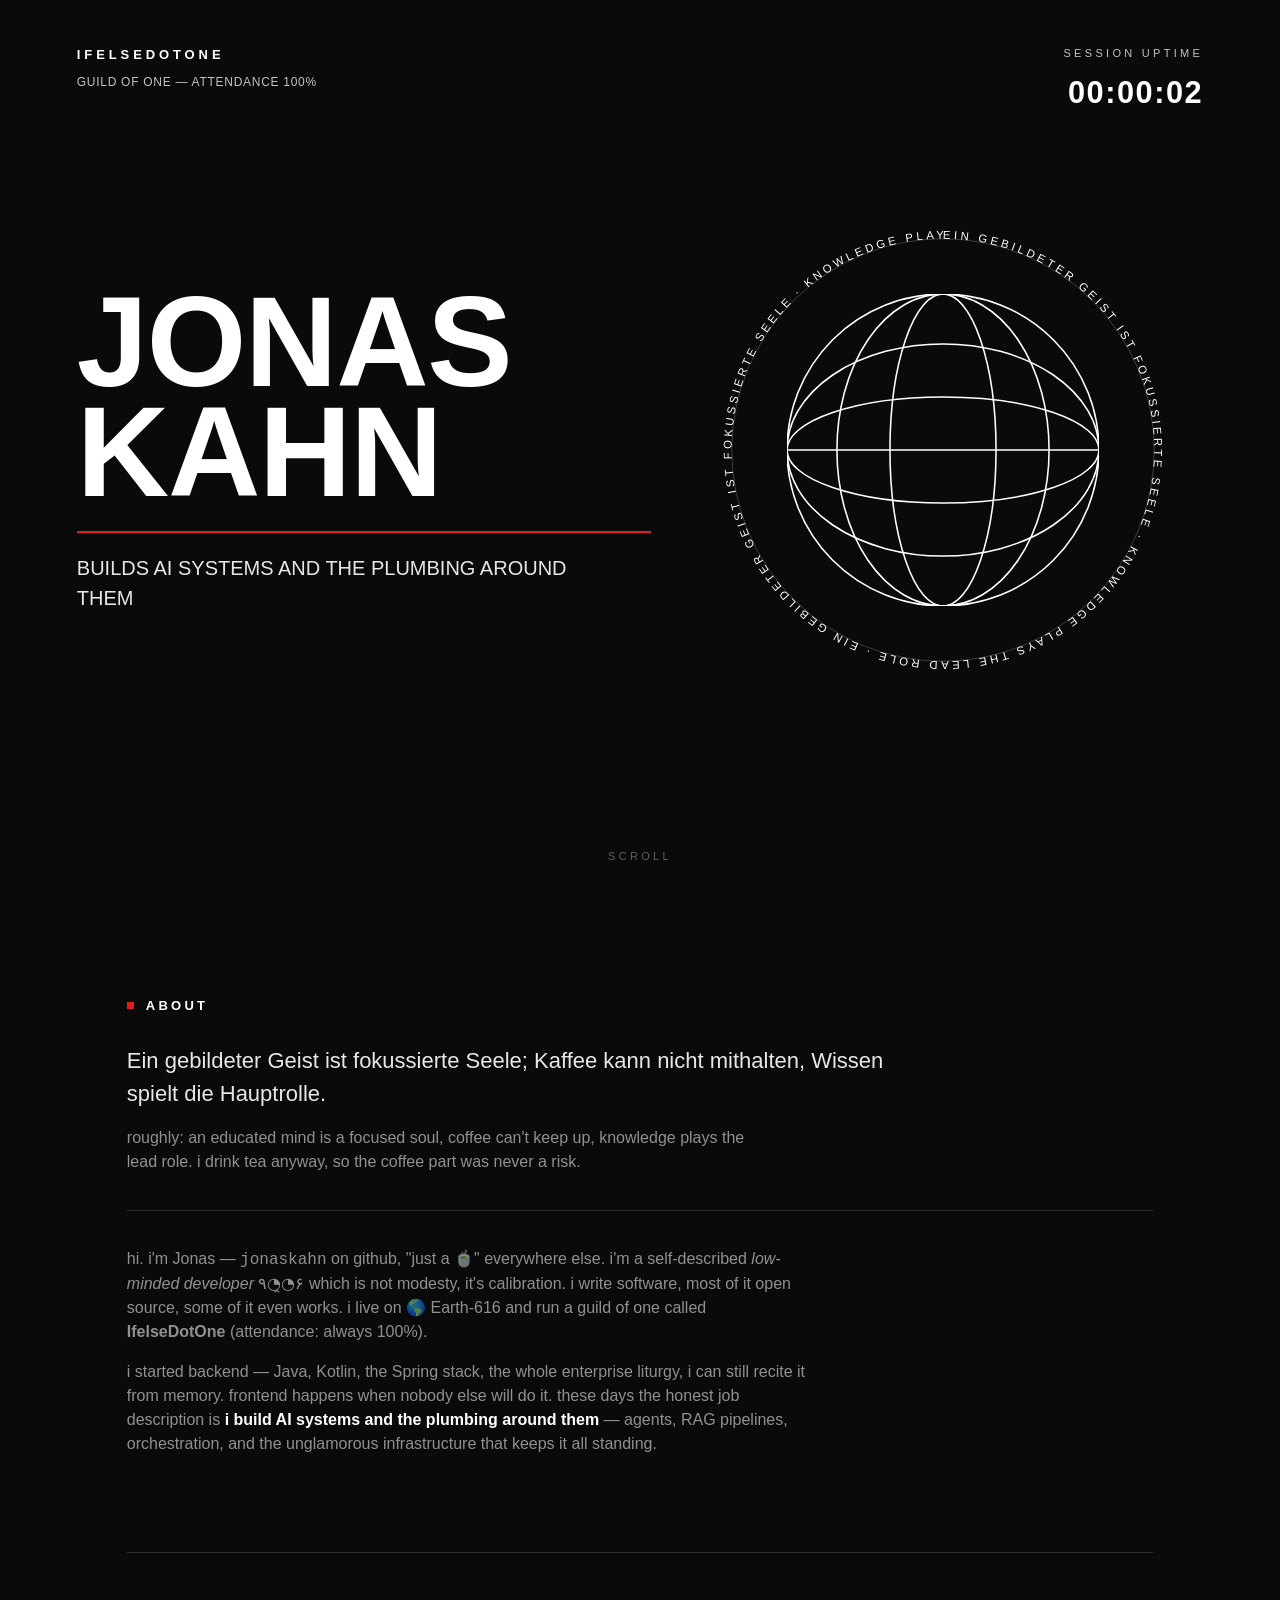
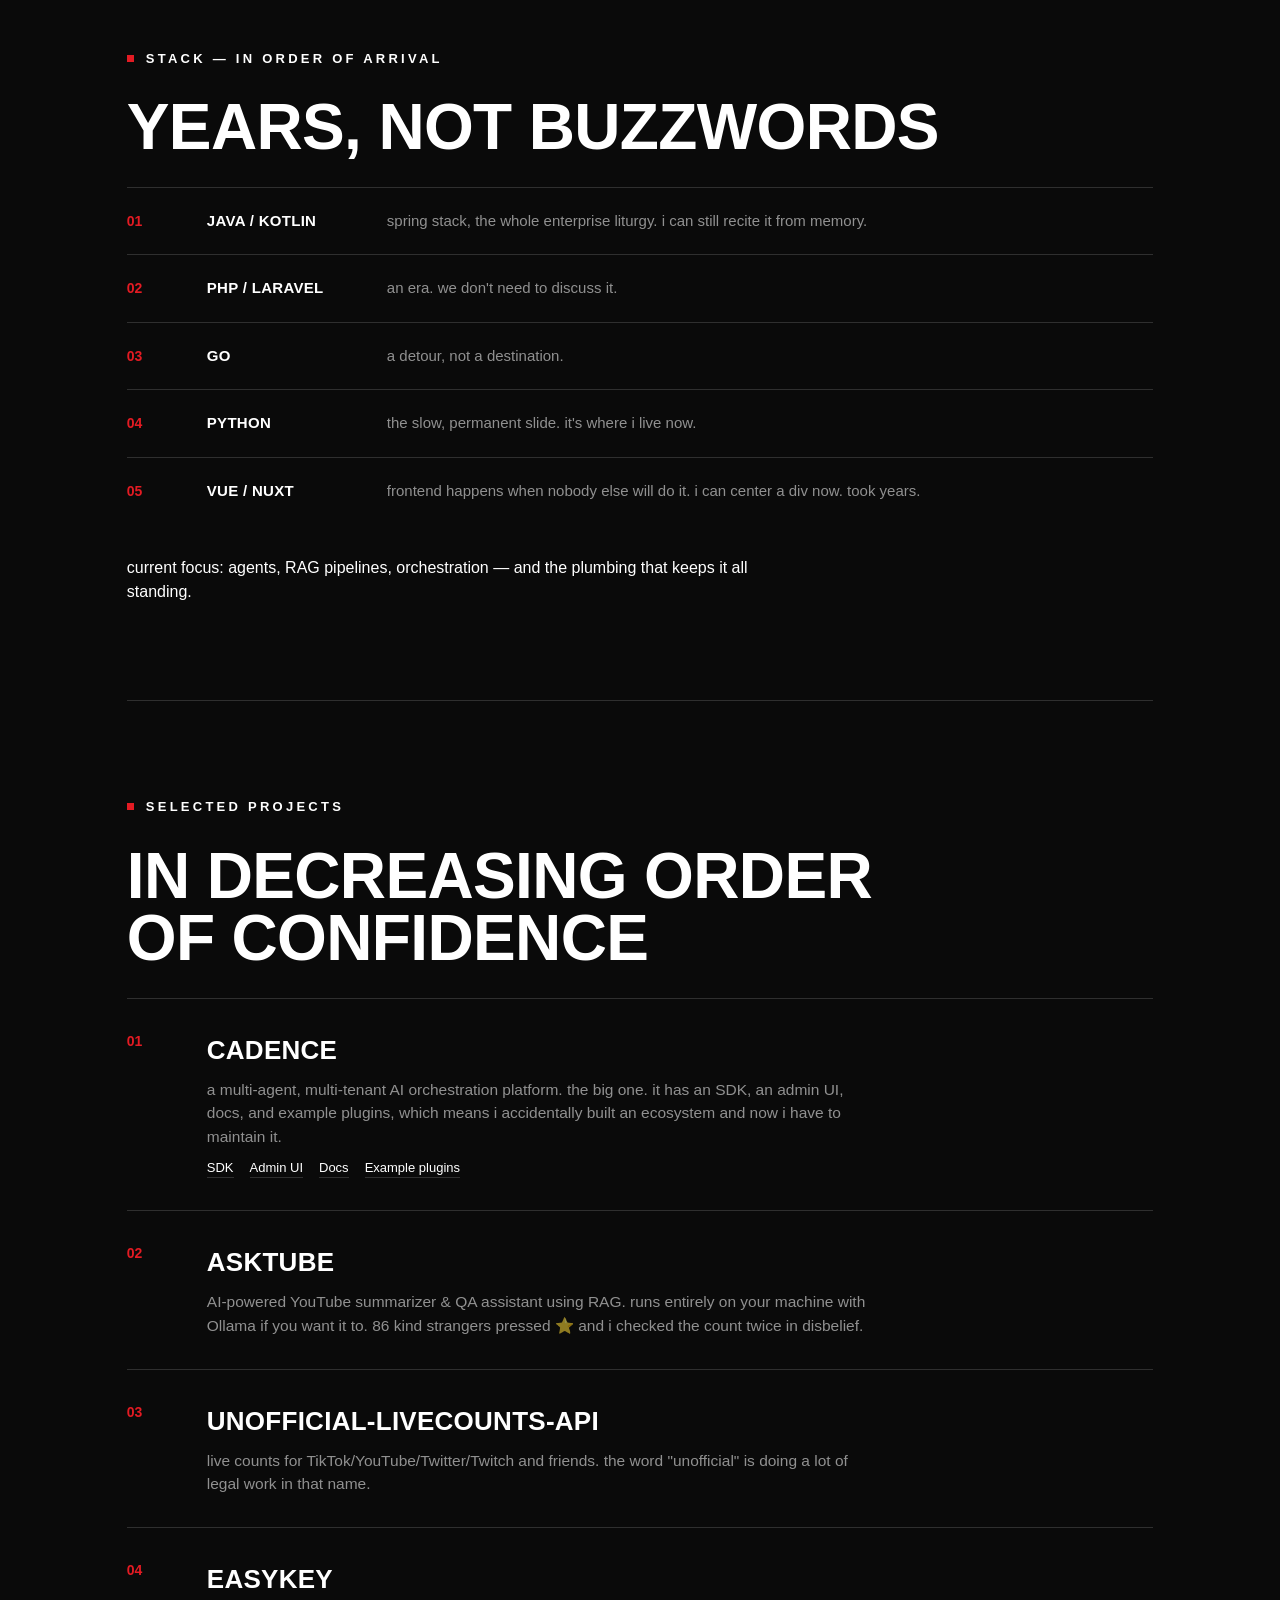
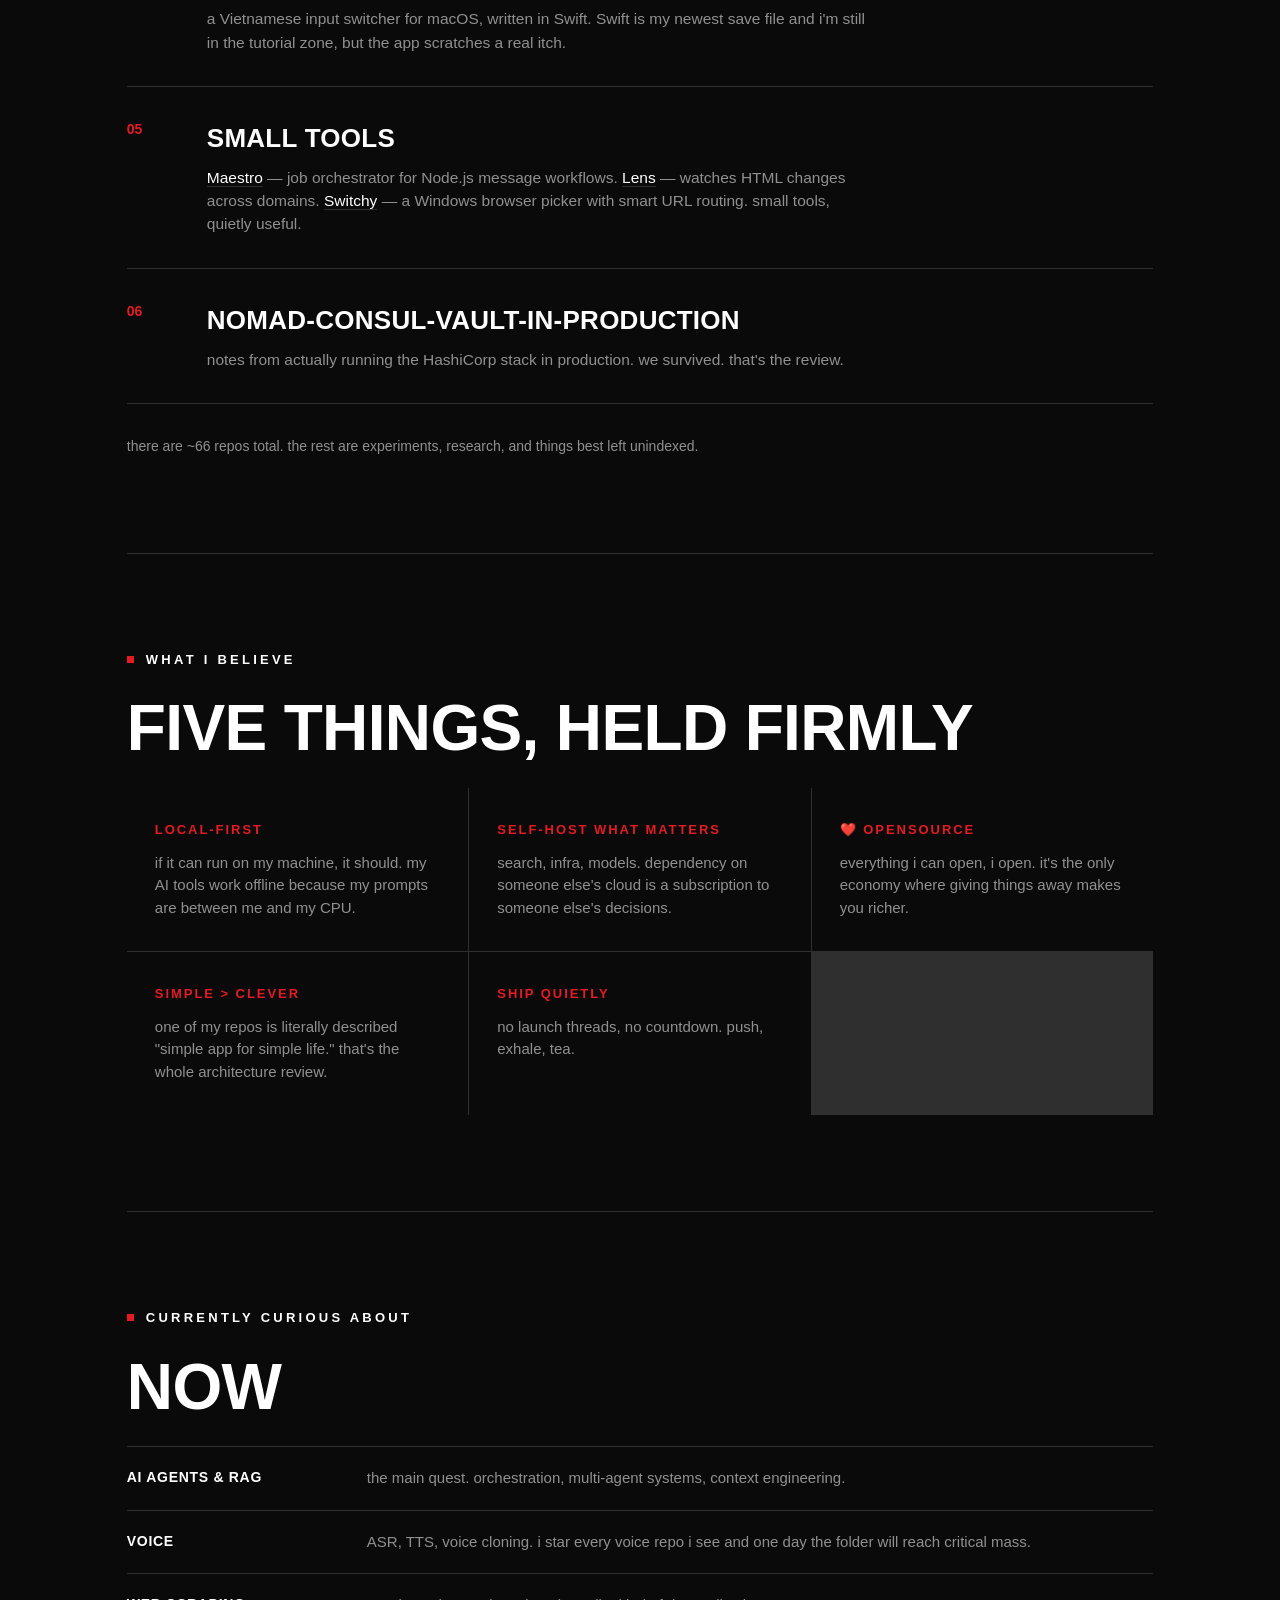
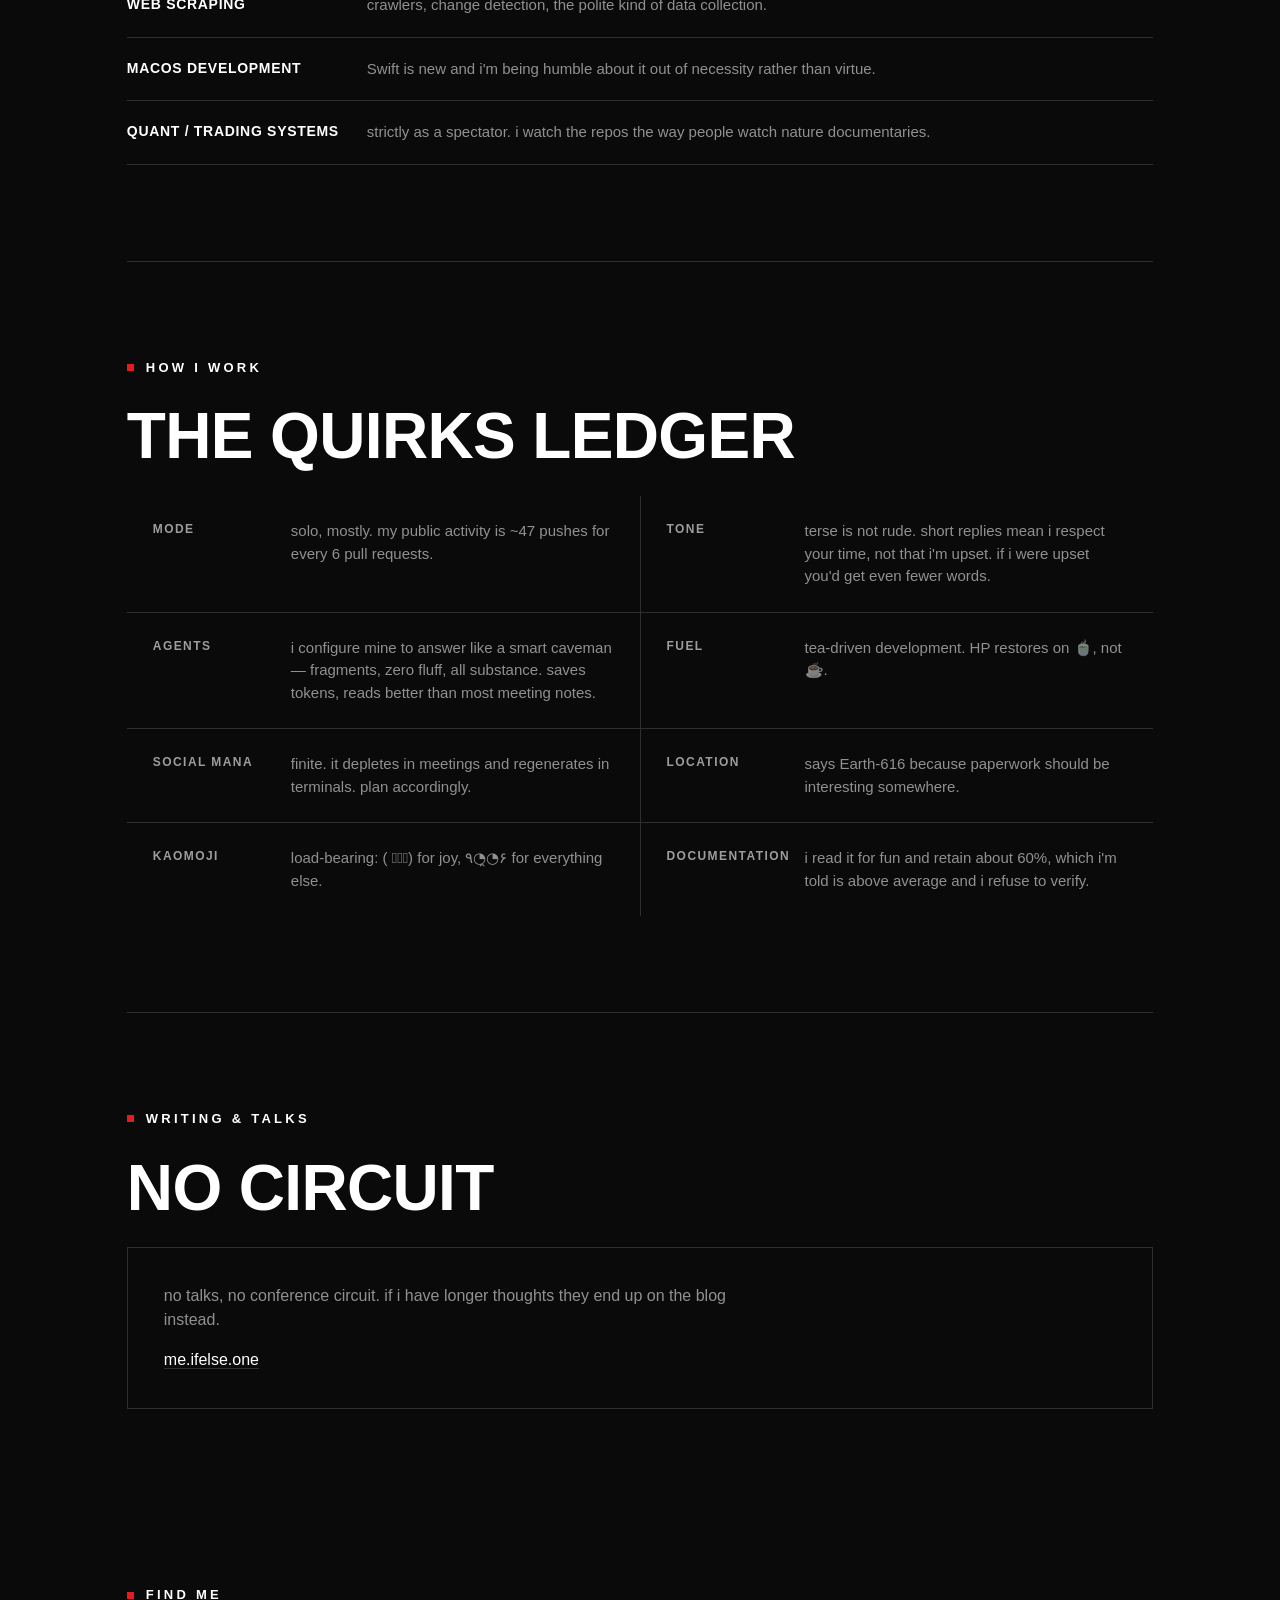
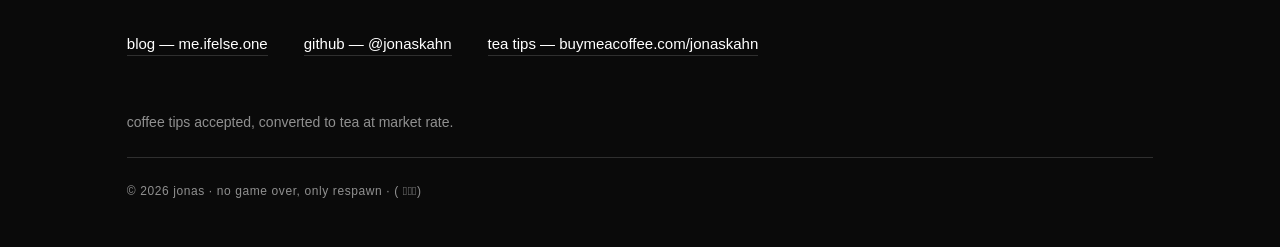
==== index.html @ 890d812a "feat: add personal site with GitHub Pages CI deploy - index.html/style.css/script.js split, SEO-opti" ====
<!DOCTYPE html>
<html lang="en">
<head>
<meta charset="UTF-8">
<meta name="viewport" content="width=device-width, initial-scale=1.0">

<!-- Primary SEO -->
<title>Jonas Kahn — AI Systems &amp; Open Source Developer | jonaskahn</title>
<meta name="description" content="Jonas Kahn (jonaskahn) builds AI systems and the plumbing around them — agents, RAG pipelines, orchestration. Creator of Cadence, AskTube, EasyKey and other open source tools.">
<meta name="keywords" content="Jonas Kahn, jonaskahn, AI systems, AI agents, RAG pipelines, orchestration, open source developer, Cadence, AskTube, Java, Kotlin, Python, Vue, Swift">
<meta name="author" content="Jonas Kahn">
<meta name="robots" content="index, follow">
<meta name="theme-color" content="#0A0A0A">
<link rel="canonical" href="https://jonaskahn.github.io/jonaskahn/">
<link rel="icon" href="https://github.com/jonaskahn.png" type="image/png">

<!-- Open Graph -->
<meta property="og:type" content="website">
<meta property="og:site_name" content="Jonas Kahn — jonaskahn">
<meta property="og:title" content="Jonas Kahn — AI Systems &amp; Open Source Developer">
<meta property="og:description" content="Builds AI systems and the plumbing around them — agents, RAG pipelines, orchestration, and the unglamorous infrastructure that keeps it all standing.">
<meta property="og:url" content="https://jonaskahn.github.io/jonaskahn/">
<meta property="og:image" content="https://github.com/jonaskahn.png">
<meta property="og:locale" content="en_US">

<!-- Twitter Card -->
<meta name="twitter:card" content="summary">
<meta name="twitter:title" content="Jonas Kahn — AI Systems &amp; Open Source Developer">
<meta name="twitter:description" content="Builds AI systems and the plumbing around them — agents, RAG pipelines, orchestration.">
<meta name="twitter:image" content="https://github.com/jonaskahn.png">

<!-- Structured Data -->
<script type="application/ld+json">
{
  "@context": "https://schema.org",
  "@type": "Person",
  "name": "Jonas Kahn",
  "alternateName": "jonaskahn",
  "url": "https://jonaskahn.github.io/jonaskahn/",
  "image": "https://github.com/jonaskahn.png",
  "jobTitle": "Software Engineer",
  "description": "Builds AI systems and the plumbing around them — agents, RAG pipelines, orchestration.",
  "knowsAbout": ["AI Agents", "RAG Pipelines", "AI Orchestration", "Java", "Kotlin", "PHP", "Go", "Python", "Vue", "Nuxt", "Swift", "Open Source"],
  "sameAs": [
    "https://github.com/jonaskahn",
    "https://me.ifelse.one",
    "https://www.buymeacoffee.com/jonaskahn"
  ]
}
</script>

<link rel="stylesheet" href="style.css">
<script src="script.js" defer></script>
</head>
<body>

<!-- ============================================================ HERO ============================================================ -->
<header class="hero">
  <div class="hero-top">
    <div class="guild">
      <div class="mark-txt">IFELSEDOTONE</div>
      <div class="sub">GUILD OF ONE — ATTENDANCE 100%</div>
    </div>
    <div class="timer-block">
      <div class="timer-label">SESSION UPTIME</div>
      <div class="timer" id="timer">00:00:00</div>
    </div>
  </div>

  <div class="hero-main">
    <div class="hero-copy">
      <h1>JONAS<br>KAHN</h1>
      <div class="accent-tick"></div>
      <p class="tagline">BUILDS AI SYSTEMS AND THE PLUMBING AROUND THEM</p>
    </div>

    <div class="orbit" aria-hidden="true">
      <svg class="ring-svg" viewBox="0 0 640 640" xmlns="http://www.w3.org/2000/svg" focusable="false">
        <defs><path id="ringPath" d="M 320,60 A 260,260 0 1 1 319.9,60" fill="none"/></defs>
        <circle cx="320" cy="320" r="260" fill="none" stroke="#FFFFFF" stroke-width="1" opacity="0.25"/>
        <text font-family="Futura, Helvetica Neue, Arial, sans-serif" font-size="14" letter-spacing="4" fill="#FFFFFF">
          <textPath href="#ringPath" startOffset="0%">
            EIN GEBILDETER GEIST IST FOKUSSIERTE SEELE &#183; KNOWLEDGE PLAYS THE LEAD ROLE &#183;
            EIN GEBILDETER GEIST IST FOKUSSIERTE SEELE &#183; KNOWLEDGE PLAYS THE LEAD ROLE &#183;
          </textPath>
        </text>
      </svg>
      <svg class="globe-svg" viewBox="0 0 200 200" xmlns="http://www.w3.org/2000/svg" focusable="false">
        <circle cx="100" cy="100" r="100" fill="none" stroke="#FFFFFF" stroke-width="1"/>
        <ellipse cx="100" cy="100" rx="100" ry="34" fill="none" stroke="#FFFFFF" stroke-width="1"/>
        <ellipse cx="100" cy="100" rx="100" ry="68" fill="none" stroke="#FFFFFF" stroke-width="1"/>
        <line x1="0" y1="100" x2="200" y2="100" stroke="#FFFFFF" stroke-width="1"/>
        <ellipse cx="100" cy="100" rx="34" ry="100" fill="none" stroke="#FFFFFF" stroke-width="1"/>
        <ellipse cx="100" cy="100" rx="68" ry="100" fill="none" stroke="#FFFFFF" stroke-width="1"/>
        <ellipse class="meridian" cx="100" cy="100" rx="0" ry="100" fill="none" stroke="#E31B23" stroke-width="1"/>
      </svg>
    </div>
  </div>

  <div class="scroll-cue">SCROLL</div>
</header>

<main>

<!-- ============================================================ ABOUT ============================================================ -->
<section class="section" id="about">
  <div class="container reveal">
    <div class="eyebrow"><span class="mark"></span>ABOUT</div>
    <p class="lede">Ein gebildeter Geist ist fokussierte Seele; Kaffee kann nicht mithalten, Wissen spielt die Hauptrolle.</p>
    <p class="body-text">roughly: an educated mind is a focused soul, coffee can't keep up, knowledge plays the lead role. i drink tea anyway, so the coffee part was never a risk.</p>
    <div class="rule" style="margin:36px 0;"></div>
    <p class="body-text" style="max-width:680px;">
      hi. i'm Jonas — <code>jonaskahn</code> on github, "just a 🍵" everywhere else.
      i'm a self-described <em>low-minded developer</em> ٩◔̯◔۶ which is not modesty, it's calibration.
      i write software, most of it open source, some of it even works. i live on 🌎 Earth-616 and run a guild of one
      called <strong>IfelseDotOne</strong> (attendance: always 100%).
    </p>
    <p class="body-text" style="max-width:680px;">
      i started backend — Java, Kotlin, the Spring stack, the whole enterprise liturgy, i can still recite it from memory.
      frontend happens when nobody else will do it. these days the honest job description is
      <strong style="color:var(--white)">i build AI systems and the plumbing around them</strong> —
      agents, RAG pipelines, orchestration, and the unglamorous infrastructure that keeps it all standing.
    </p>
  </div>
</section>

<div class="container"><div class="rule"></div></div>

<!-- ============================================================ STACK ============================================================ -->
<section class="section" id="stack">
  <div class="container reveal">
    <div class="eyebrow"><span class="mark"></span>STACK — IN ORDER OF ARRIVAL</div>
    <h2>Years, Not Buzzwords</h2>

    <div class="timeline-row">
      <div class="n">01</div>
      <div class="era">Java / Kotlin</div>
      <div class="desc">spring stack, the whole enterprise liturgy. i can still recite it from memory.</div>
    </div>
    <div class="timeline-row">
      <div class="n">02</div>
      <div class="era">PHP / Laravel</div>
      <div class="desc">an era. we don't need to discuss it.</div>
    </div>
    <div class="timeline-row">
      <div class="n">03</div>
      <div class="era">Go</div>
      <div class="desc">a detour, not a destination.</div>
    </div>
    <div class="timeline-row">
      <div class="n">04</div>
      <div class="era">Python</div>
      <div class="desc">the slow, permanent slide. it's where i live now.</div>
    </div>
    <div class="timeline-row">
      <div class="n">05</div>
      <div class="era">Vue / Nuxt</div>
      <div class="desc">frontend happens when nobody else will do it. i can center a div now. took years.</div>
    </div>

    <p class="stack-close">current focus: agents, RAG pipelines, orchestration — and the plumbing that keeps it all standing.</p>
  </div>
</section>

<div class="container"><div class="rule"></div></div>

<!-- ============================================================ PROJECTS ============================================================ -->
<section class="section" id="projects">
  <div class="container reveal">
    <div class="eyebrow"><span class="mark"></span>SELECTED PROJECTS</div>
    <h2>In Decreasing Order<br>of Confidence</h2>

    <div class="proj-row">
      <div class="n">01</div>
      <div>
        <h3><a href="https://github.com/jonaskahn/cadence" target="_blank" rel="noopener">Cadence</a></h3>
        <p>a multi-agent, multi-tenant AI orchestration platform. the big one. it has an SDK, an admin UI, docs, and example plugins, which means i accidentally built an ecosystem and now i have to maintain it.</p>
        <div class="proj-links">
          <a href="https://github.com/jonaskahn/cadence-sdk" target="_blank" rel="noopener">SDK</a>
          <a href="https://github.com/jonaskahn/cadence-admin" target="_blank" rel="noopener">Admin UI</a>
          <a href="https://github.com/jonaskahn/cadence-docs" target="_blank" rel="noopener">Docs</a>
          <a href="https://github.com/jonaskahn/cadence-example-plugins" target="_blank" rel="noopener">Example plugins</a>
        </div>
      </div>
    </div>

    <div class="proj-row">
      <div class="n">02</div>
      <div>
        <h3><a href="https://github.com/jonaskahn/asktube" target="_blank" rel="noopener">AskTube</a></h3>
        <p>AI-powered YouTube summarizer &amp; QA assistant using RAG. runs entirely on your machine with Ollama if you want it to. 86 kind strangers pressed ⭐ and i checked the count twice in disbelief.</p>
      </div>
    </div>

    <div class="proj-row">
      <div class="n">03</div>
      <div>
        <h3><a href="https://github.com/jonaskahn/unofficial-livecounts-api" target="_blank" rel="noopener">unofficial-livecounts-api</a></h3>
        <p>live counts for TikTok/YouTube/Twitter/Twitch and friends. the word "unofficial" is doing a lot of legal work in that name.</p>
      </div>
    </div>

    <div class="proj-row">
      <div class="n">04</div>
      <div>
        <h3><a href="https://github.com/jonaskahn/EasyKey" target="_blank" rel="noopener">EasyKey</a></h3>
        <p>a Vietnamese input switcher for macOS, written in Swift. Swift is my newest save file and i'm still in the tutorial zone, but the app scratches a real itch.</p>
      </div>
    </div>

    <div class="proj-row">
      <div class="n">05</div>
      <div>
        <h3>Small Tools</h3>
        <p>
          <a href="https://github.com/jonaskahn/maestro" target="_blank" rel="noopener">Maestro</a> — job orchestrator for Node.js message workflows.
          <a href="https://github.com/jonaskahn/lens" target="_blank" rel="noopener">Lens</a> — watches HTML changes across domains.
          <a href="https://github.com/jonaskahn/switchy" target="_blank" rel="noopener">Switchy</a> — a Windows browser picker with smart URL routing.
          small tools, quietly useful.
        </p>
      </div>
    </div>

    <div class="proj-row">
      <div class="n">06</div>
      <div>
        <h3><a href="https://github.com/jonaskahn/nomad-consul-vaul-in-production" target="_blank" rel="noopener">nomad-consul-vault-in-production</a></h3>
        <p>notes from actually running the HashiCorp stack in production. we survived. that's the review.</p>
      </div>
    </div>

    <p class="proj-note">there are ~66 repos total. the rest are experiments, research, and things best left unindexed.</p>
  </div>
</section>

<div class="container"><div class="rule"></div></div>

<!-- ============================================================ PRINCIPLES ============================================================ -->
<section class="section" id="principles">
  <div class="container reveal">
    <div class="eyebrow"><span class="mark"></span>WHAT I BELIEVE</div>
    <h2>Five Things, Held Firmly</h2>

    <div class="principles">
      <div class="principle">
        <div class="label">Local-First</div>
        <p>if it can run on my machine, it should. my AI tools work offline because my prompts are between me and my CPU.</p>
      </div>
      <div class="principle">
        <div class="label">Self-Host What Matters</div>
        <p>search, infra, models. dependency on someone else's cloud is a subscription to someone else's decisions.</p>
      </div>
      <div class="principle">
        <div class="label">❤️ Opensource</div>
        <p>everything i can open, i open. it's the only economy where giving things away makes you richer.</p>
      </div>
      <div class="principle">
        <div class="label">Simple &gt; Clever</div>
        <p>one of my repos is literally described "simple app for simple life." that's the whole architecture review.</p>
      </div>
      <div class="principle">
        <div class="label">Ship Quietly</div>
        <p>no launch threads, no countdown. push, exhale, tea.</p>
      </div>
    </div>
  </div>
</section>

<div class="container"><div class="rule"></div></div>

<!-- ============================================================ NOW ============================================================ -->
<section class="section" id="now">
  <div class="container reveal">
    <div class="eyebrow"><span class="mark"></span>CURRENTLY CURIOUS ABOUT</div>
    <h2>Now</h2>

    <div class="now-list">
      <div class="now-row"><div class="k">AI Agents &amp; RAG</div><div class="v">the main quest. orchestration, multi-agent systems, context engineering.</div></div>
      <div class="now-row"><div class="k">Voice</div><div class="v">ASR, TTS, voice cloning. i star every voice repo i see and one day the folder will reach critical mass.</div></div>
      <div class="now-row"><div class="k">Web Scraping</div><div class="v">crawlers, change detection, the polite kind of data collection.</div></div>
      <div class="now-row"><div class="k">macOS Development</div><div class="v">Swift is new and i'm being humble about it out of necessity rather than virtue.</div></div>
      <div class="now-row"><div class="k">Quant / Trading Systems</div><div class="v">strictly as a spectator. i watch the repos the way people watch nature documentaries.</div></div>
    </div>
  </div>
</section>

<div class="container"><div class="rule"></div></div>

<!-- ============================================================ WORKING STYLE ============================================================ -->
<section class="section" id="working-style">
  <div class="container reveal">
    <div class="eyebrow"><span class="mark"></span>HOW I WORK</div>
    <h2>The Quirks Ledger</h2>

    <div class="ledger">
      <div class="ledger-item"><div class="k">Mode</div><div class="v">solo, mostly. my public activity is ~47 pushes for every 6 pull requests.</div></div>
      <div class="ledger-item"><div class="k">Tone</div><div class="v">terse is not rude. short replies mean i respect your time, not that i'm upset. if i were upset you'd get even fewer words.</div></div>
      <div class="ledger-item"><div class="k">Agents</div><div class="v">i configure mine to answer like a smart caveman — fragments, zero fluff, all substance. saves tokens, reads better than most meeting notes.</div></div>
      <div class="ledger-item"><div class="k">Fuel</div><div class="v">tea-driven development. HP restores on 🍵, not ☕.</div></div>
      <div class="ledger-item"><div class="k">Social Mana</div><div class="v">finite. it depletes in meetings and regenerates in terminals. plan accordingly.</div></div>
      <div class="ledger-item"><div class="k">Location</div><div class="v">says Earth-616 because paperwork should be interesting somewhere.</div></div>
      <div class="ledger-item"><div class="k">Kaomoji</div><div class="v">load-bearing: ( ﾟヮﾟ) for joy, ٩◔̯◔۶ for everything else.</div></div>
      <div class="ledger-item"><div class="k">Documentation</div><div class="v">i read it for fun and retain about 60%, which i'm told is above average and i refuse to verify.</div></div>
    </div>
  </div>
</section>

<div class="container"><div class="rule"></div></div>

<!-- ============================================================ WRITING / TALKS ============================================================ -->
<section class="section" id="writing">
  <div class="container reveal">
    <div class="eyebrow"><span class="mark"></span>WRITING &amp; TALKS</div>
    <h2>No Circuit</h2>
    <div class="writing-box">
      <p>no talks, no conference circuit. if i have longer thoughts they end up on the blog instead.</p>
      <p style="margin-top:16px;"><a href="https://me.ifelse.one" target="_blank" rel="noopener">me.ifelse.one</a></p>
    </div>
  </div>
</section>

</main>

<!-- ============================================================ CONTACT / FOOTER ============================================================ -->
<footer class="footer">
  <div class="container reveal">
    <div class="eyebrow"><span class="mark"></span>FIND ME</div>
    <div class="footer-links">
      <a href="https://me.ifelse.one" target="_blank" rel="noopener">blog — me.ifelse.one</a>
      <a href="https://github.com/jonaskahn" target="_blank" rel="noopener">github — @jonaskahn</a>
      <a href="https://www.buymeacoffee.com/jonaskahn" target="_blank" rel="noopener">tea tips — buymeacoffee.com/jonaskahn</a>
    </div>
    <div class="footer-quote">coffee tips accepted, converted to tea at market rate.</div>
    <div class="rule" style="margin:24px 0;"></div>
    <div class="footer-copy">© 2026 jonas · no game over, only respawn · ( ﾟヮﾟ)</div>
  </div>
</footer>

</body>
</html>
---- style.css ----
:root{
  --black:#0A0A0A;
  --white:#FFFFFF;
  --red:#E31B23;
  --dim:rgba(255,255,255,0.55);
  --faint:rgba(255,255,255,0.15);
  --font: "Futura", "Century Gothic", "Helvetica Neue", Arial, sans-serif;
  --pad: clamp(24px, 6vw, 80px);
  --maxw: 1180px;
}

*{ box-sizing:border-box; margin:0; padding:0; }

html{ scroll-behavior:smooth; }

body{
  background:var(--black);
  color:var(--white);
  font-family:var(--font);
  line-height:1.5;
  -webkit-font-smoothing:antialiased;
}

a{ color:var(--white); text-decoration:none; border-bottom:1px solid var(--faint); transition:color .15s, border-color .15s; }
a:hover, a:focus-visible{ color:var(--red); border-color:var(--red); }

.container{ max-width:var(--maxw); margin:0 auto; padding-left:var(--pad); padding-right:var(--pad); }

.rule{ height:1px; background:var(--faint); width:100%; }

.eyebrow{
  display:flex; align-items:center; gap:12px;
  font-size:13px; letter-spacing:0.25em; text-transform:uppercase; font-weight:700;
  color:var(--white); margin-bottom:28px;
}
.eyebrow .mark{ width:7px; height:7px; background:var(--red); flex-shrink:0; }

.section{ padding:96px 0; }
.section h2{
  font-size:clamp(36px, 6vw, 64px);
  font-weight:800; text-transform:uppercase; letter-spacing:-0.01em;
  line-height:0.98; margin-bottom:28px;
}
.lede{ font-size:clamp(18px,2vw,22px); max-width:760px; color:var(--white); opacity:0.9; }
.body-text{ font-size:16px; max-width:640px; color:var(--dim); margin-top:16px; }

/* scroll reveal */
.reveal{ opacity:0; transform:translateY(16px); transition:opacity .6s ease-out, transform .6s ease-out; }
.reveal.in{ opacity:1; transform:translateY(0); }
@media (prefers-reduced-motion: reduce){
  .reveal{ opacity:1; transform:none; transition:none; }
}

/* ===================== HERO ===================== */
.hero{
  position:relative;
  min-height:100vh;
  overflow:hidden;
  display:flex;
  flex-direction:column;
  justify-content:center;
}
.hero-top, .hero-bottom{
  position:absolute; left:0; right:0; padding:0 var(--pad);
}
.hero-top{ top:clamp(28px,5vh,64px); display:flex; justify-content:space-between; align-items:flex-start; }
.guild .mark-txt{ font-size:13px; font-weight:800; letter-spacing:0.3em; text-transform:uppercase; }
.guild .sub{ margin-top:8px; font-size:12px; letter-spacing:0.06em; opacity:0.75; }
.timer-block{ text-align:right; }
.timer-label{ font-size:11px; letter-spacing:0.3em; text-transform:uppercase; opacity:0.75; margin-bottom:8px; }
.timer{ font-variant-numeric:tabular-nums; font-size:clamp(20px,2.4vw,32px); font-weight:700; letter-spacing:0.05em; }

.hero-main{
  position:relative;
  padding:0 var(--pad);
  display:grid;
  grid-template-columns:1.1fr 0.9fr;
  align-items:center;
  gap:32px;
}
.hero h1{
  font-size:clamp(56px, 10vw, 160px);
  font-weight:800; line-height:0.86; letter-spacing:-0.01em; text-transform:uppercase;
}
.accent-tick{ height:2px; background:var(--red); width:0%; margin-top:24px; animation:tick-grow 3s ease-out forwards; animation-delay:.4s; }
@keyframes tick-grow{ from{width:0%;} to{width:100%;} }
.hero .tagline{ margin-top:20px; font-size:clamp(16px,1.6vw,20px); max-width:520px; opacity:0.9; }

.orbit{ position:relative; width:min(46vw, 520px); height:min(46vw, 520px); margin:0 auto; }
.ring-svg{ position:absolute; inset:0; width:100%; height:100%; animation:spin 40s linear infinite; }
@keyframes spin{ from{transform:rotate(0deg);} to{transform:rotate(360deg);} }
.globe-svg{ position:absolute; top:50%; left:50%; transform:translate(-50%,-50%); width:60%; height:60%; }
.globe-svg .meridian{ animation:meridian-sweep 12s linear infinite; }
@keyframes meridian-sweep{
  0%{rx:0; opacity:0;} 2%{opacity:1;} 50%{rx:100; opacity:1;} 98%{opacity:1;} 100%{rx:0; opacity:0;}
}
@media (prefers-reduced-motion: reduce){
  .ring-svg, .globe-svg .meridian, .accent-tick{ animation-play-state:paused !important; animation-delay:0s !important; }
  .accent-tick{ width:100%; }
}

.scroll-cue{
  position:absolute; bottom:clamp(20px,4vh,40px); left:0; right:0; text-align:center;
  font-size:11px; letter-spacing:0.3em; text-transform:uppercase; opacity:0.35;
}

@media (max-width:900px){
  .hero-main{ grid-template-columns:1fr; }
  .orbit{ width:min(70vw,380px); height:min(70vw,380px); margin-top:40px; }
  .hero-top{ position:relative; top:0; padding:clamp(20px,5vh,40px) var(--pad) 0; }
  .hero{ padding-top:20px; }
}

/* ===================== STACK (timeline, sequenced) ===================== */
.timeline-row{
  display:grid; grid-template-columns:60px 160px 1fr; gap:20px; align-items:baseline;
  padding:22px 0; border-top:1px solid var(--faint);
}
.timeline-row:last-child{ border-bottom:1px solid var(--faint); }
.timeline-row .n{ font-variant-numeric:tabular-nums; font-size:14px; color:var(--red); font-weight:700; }
.timeline-row .era{ font-weight:800; text-transform:uppercase; font-size:15px; letter-spacing:0.02em; }
.timeline-row .desc{ font-size:15px; color:var(--dim); }
@media (max-width:700px){
  .timeline-row{ grid-template-columns:32px 1fr; }
  .timeline-row .era{ grid-column:2; }
  .timeline-row .desc{ grid-column:2; margin-top:4px; }
}
.stack-close{ margin-top:32px; font-size:16px; max-width:640px; }

/* ===================== PROJECTS ===================== */
.proj-row{
  display:grid; grid-template-columns:60px 1fr; gap:20px;
  padding:32px 0; border-top:1px solid var(--faint);
}
.proj-row:last-of-type{ border-bottom:1px solid var(--faint); }
.proj-row .n{ font-variant-numeric:tabular-nums; font-size:14px; color:var(--red); font-weight:700; }
.proj-row h3{ font-size:clamp(20px,2.4vw,26px); font-weight:800; text-transform:uppercase; margin-bottom:8px; letter-spacing:0.01em; }
.proj-row h3 a{ border-bottom:none; }
.proj-row p{ font-size:15.5px; color:var(--dim); max-width:660px; }
.proj-links{ margin-top:10px; display:flex; gap:16px; flex-wrap:wrap; font-size:13px; }
.proj-note{ margin-top:32px; font-size:14px; color:var(--dim); }

/* ===================== PRINCIPLES ===================== */
.principles{ display:grid; grid-template-columns:repeat(3,1fr); gap:1px; background:var(--faint); margin-top:8px; }
.principle{ background:var(--black); padding:32px 28px; }
.principle .label{ font-size:13px; letter-spacing:0.15em; text-transform:uppercase; font-weight:800; color:var(--red); margin-bottom:12px; }
.principle p{ font-size:15px; color:var(--dim); }
@media (max-width:900px){ .principles{ grid-template-columns:repeat(2,1fr); } }
@media (max-width:560px){ .principles{ grid-template-columns:1fr; } }

/* ===================== NOW ===================== */
.now-list{ margin-top:8px; }
.now-row{ display:grid; grid-template-columns:220px 1fr; gap:20px; padding:20px 0; border-top:1px solid var(--faint); }
.now-row:last-child{ border-bottom:1px solid var(--faint); }
.now-row .k{ font-weight:800; text-transform:uppercase; font-size:14px; letter-spacing:0.05em; }
.now-row .v{ font-size:15px; color:var(--dim); }
@media (max-width:700px){ .now-row{ grid-template-columns:1fr; gap:6px; } }

/* ===================== WORKING STYLE ===================== */
.ledger{ display:grid; grid-template-columns:repeat(2,1fr); gap:1px; background:var(--faint); margin-top:8px; }
.ledger-item{ background:var(--black); padding:24px 26px; display:flex; gap:18px; }
.ledger-item .k{ min-width:120px; font-size:12px; letter-spacing:0.12em; text-transform:uppercase; font-weight:800; opacity:0.6; }
.ledger-item .v{ font-size:15px; color:var(--dim); }
@media (max-width:700px){ .ledger{ grid-template-columns:1fr; } .ledger-item{ flex-direction:column; gap:6px; } }

/* ===================== WRITING ===================== */
.writing-box{ margin-top:8px; padding:36px; border:1px solid var(--faint); }
.writing-box p{ font-size:16px; color:var(--dim); max-width:600px; }
.writing-box a{ font-size:16px; }

/* ===================== CONTACT / FOOTER ===================== */
.footer{ padding:80px 0 48px; }
.footer-links{ display:flex; flex-wrap:wrap; gap:14px 36px; font-size:15px; margin-bottom:56px; }
.footer-quote{ font-size:14px; color:var(--dim); margin-bottom:24px; }
.footer-copy{ font-size:12px; letter-spacing:0.05em; color:var(--dim); }
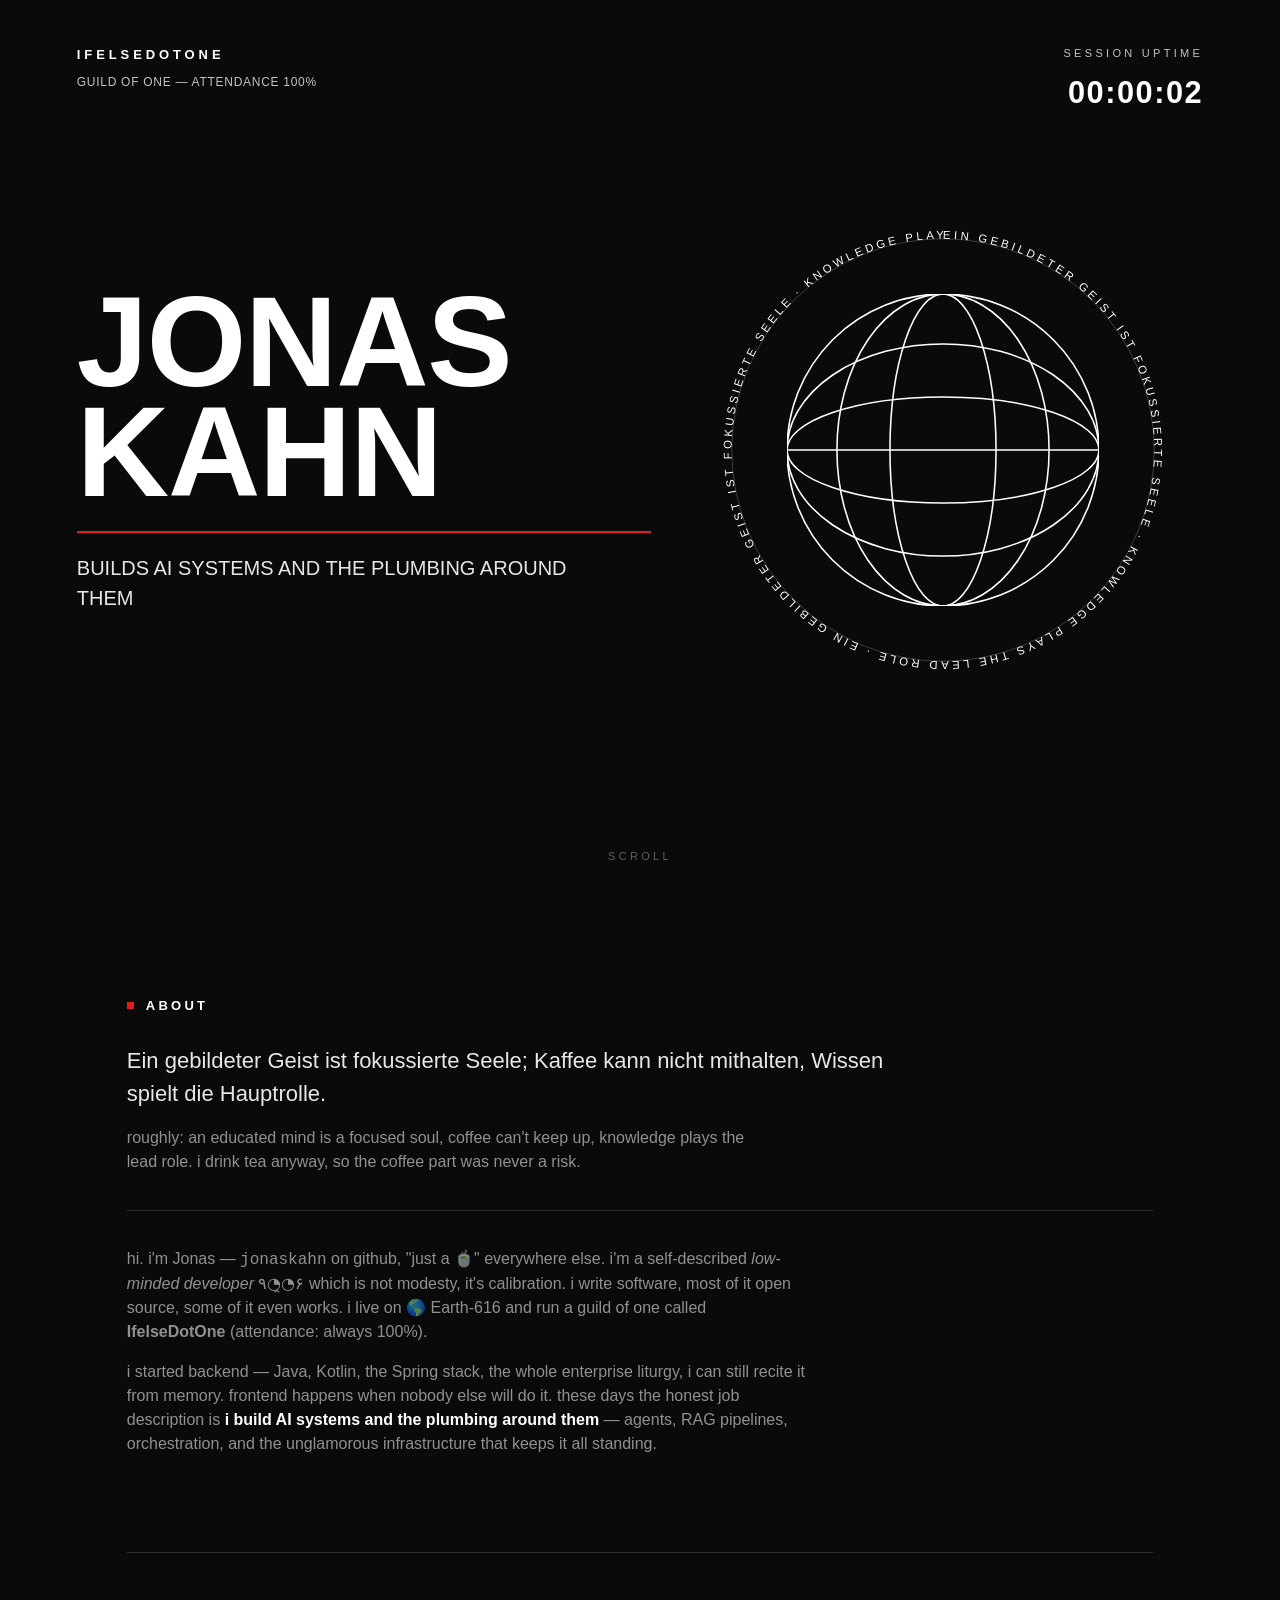
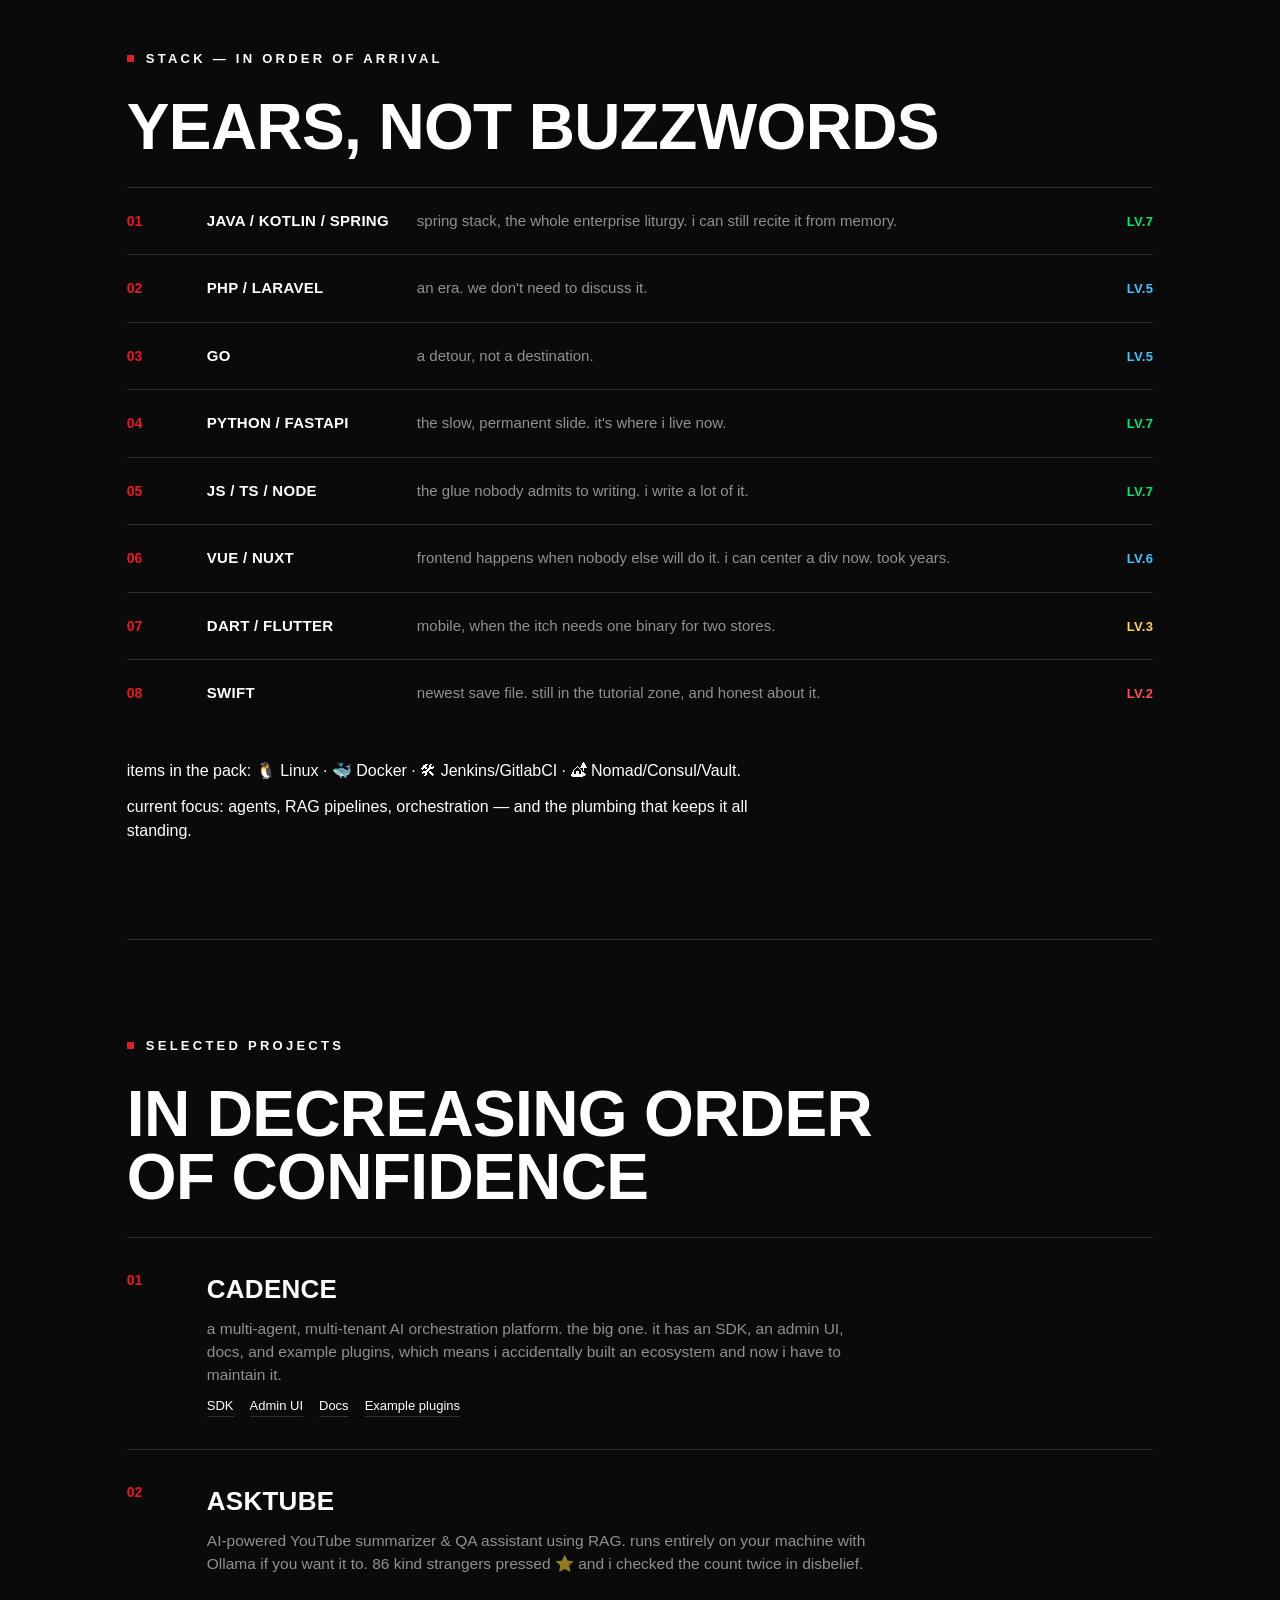
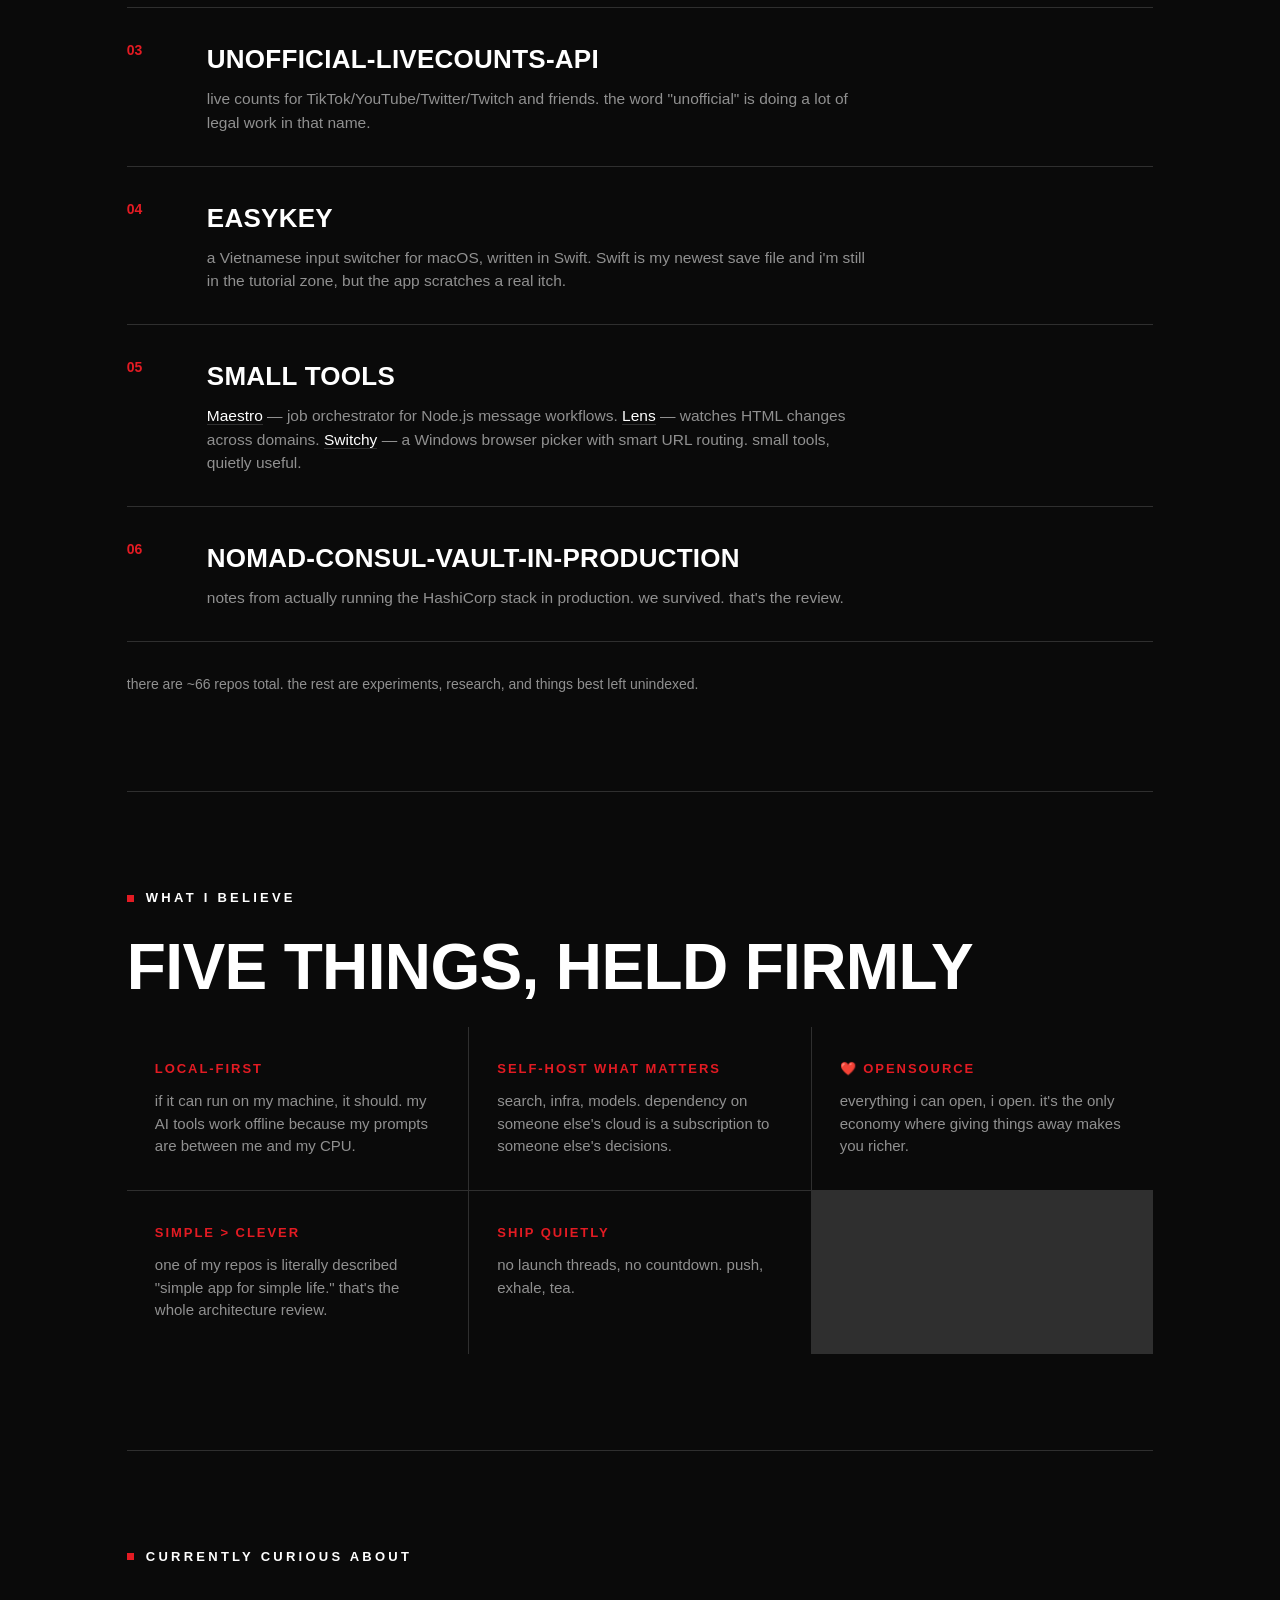
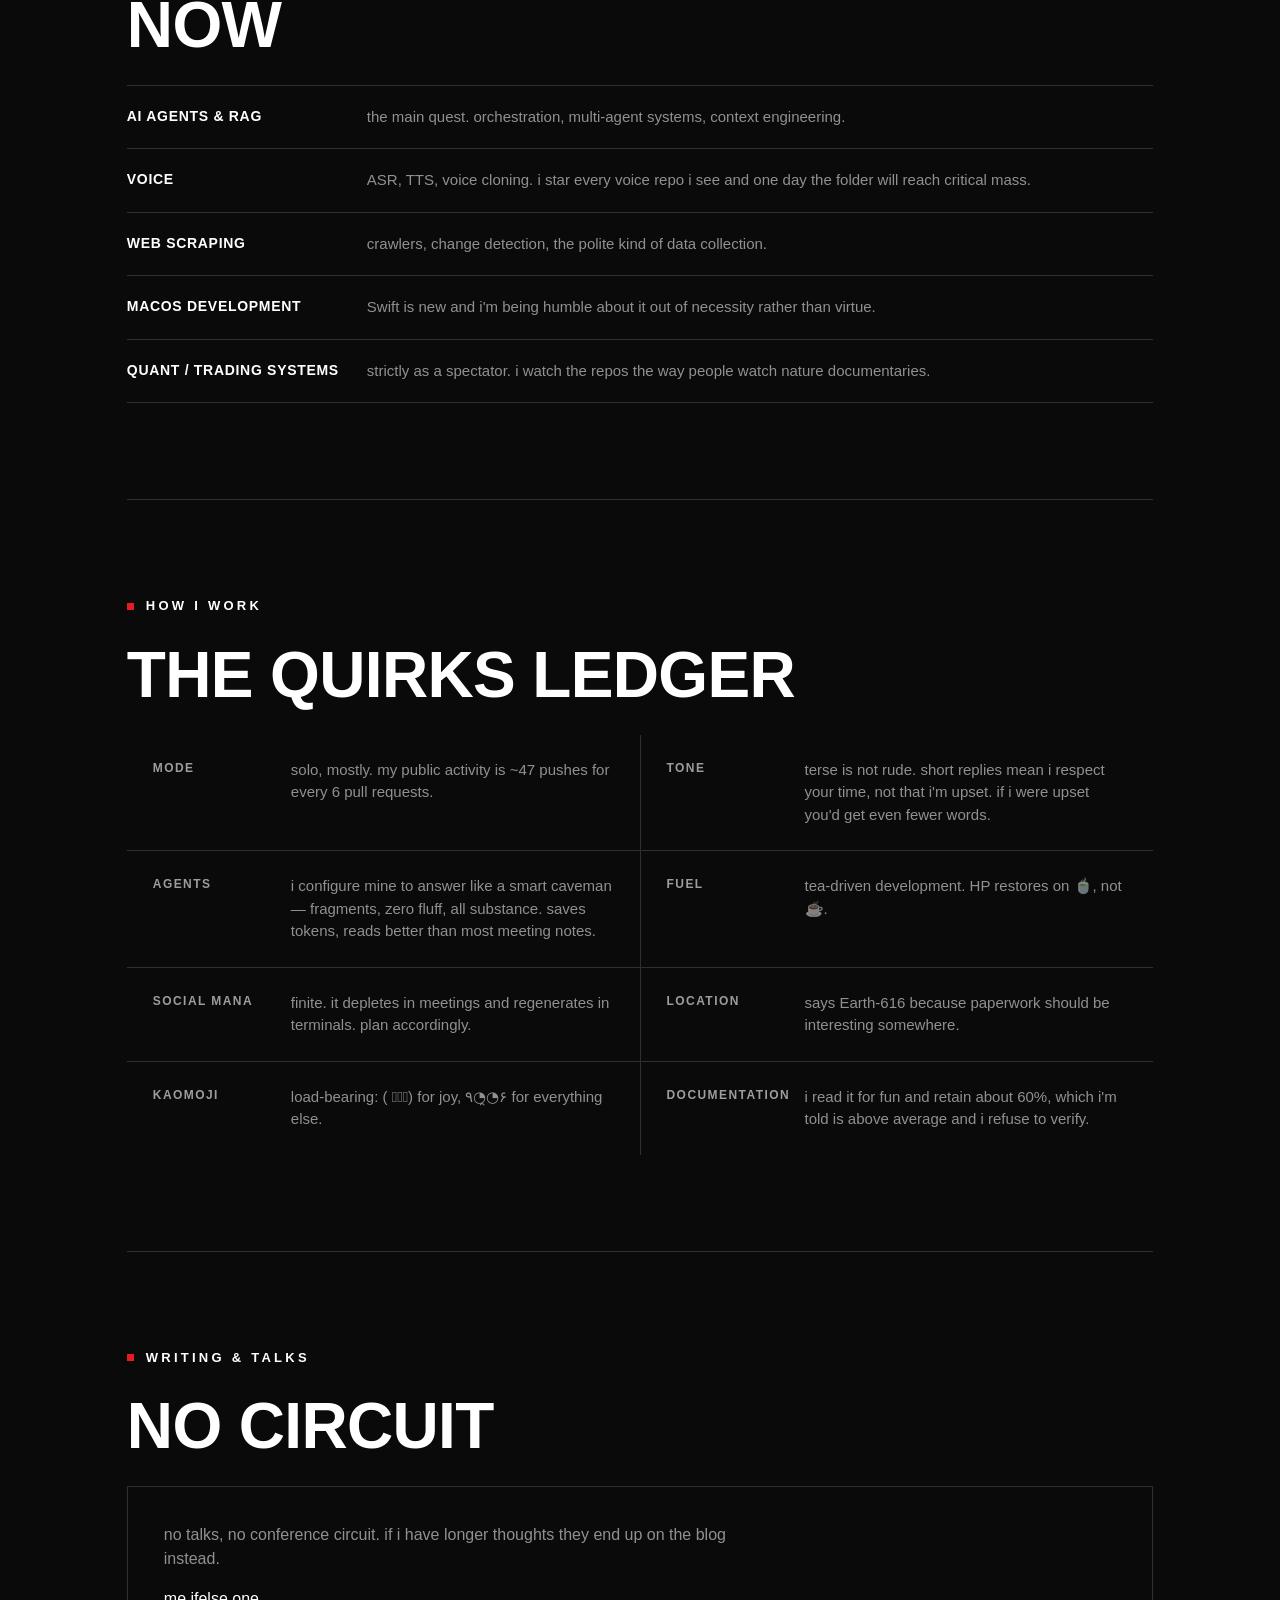
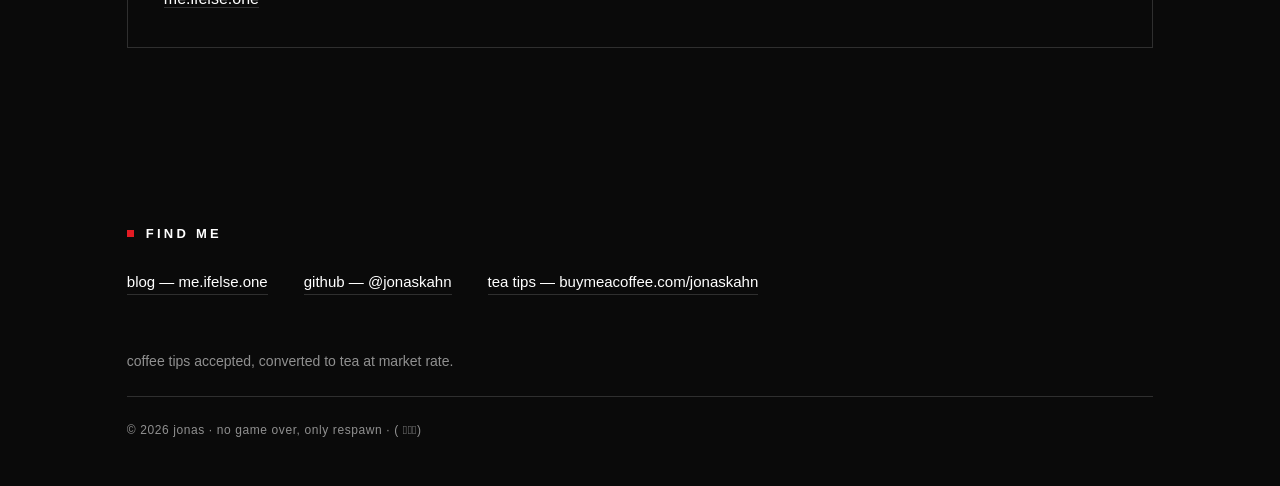
==== commit fb9abdba: "feat: adapt stack section to skills.svg languages and levels" ====
--- a/index.html
+++ b/index.html
@@ -7,7 +7,7 @@
 <!-- Primary SEO -->
 <title>Jonas Kahn — AI Systems &amp; Open Source Developer | jonaskahn</title>
 <meta name="description" content="Jonas Kahn (jonaskahn) builds AI systems and the plumbing around them — agents, RAG pipelines, orchestration. Creator of Cadence, AskTube, EasyKey and other open source tools.">
-<meta name="keywords" content="Jonas Kahn, jonaskahn, AI systems, AI agents, RAG pipelines, orchestration, open source developer, Cadence, AskTube, Java, Kotlin, Python, Vue, Swift">
+<meta name="keywords" content="Jonas Kahn, jonaskahn, AI systems, AI agents, RAG pipelines, orchestration, open source developer, Cadence, AskTube, Java, Kotlin, Spring, Python, FastAPI, JavaScript, TypeScript, Node, Vue, Nuxt, Go, PHP, Laravel, Dart, Flutter, Swift">
 <meta name="author" content="Jonas Kahn">
 <meta name="robots" content="index, follow">
 <meta name="theme-color" content="#0A0A0A">
@@ -40,7 +40,7 @@
   "image": "https://github.com/jonaskahn.png",
   "jobTitle": "Software Engineer",
   "description": "Builds AI systems and the plumbing around them — agents, RAG pipelines, orchestration.",
-  "knowsAbout": ["AI Agents", "RAG Pipelines", "AI Orchestration", "Java", "Kotlin", "PHP", "Go", "Python", "Vue", "Nuxt", "Swift", "Open Source"],
+  "knowsAbout": ["AI Agents", "RAG Pipelines", "AI Orchestration", "Java", "Kotlin", "Spring", "Python", "FastAPI", "JavaScript", "TypeScript", "Node.js", "Vue", "Nuxt", "Go", "PHP", "Laravel", "Dart", "Flutter", "Swift", "Open Source"],
   "sameAs": [
     "https://github.com/jonaskahn",
     "https://me.ifelse.one",
@@ -134,31 +134,55 @@
 
     <div class="timeline-row">
       <div class="n">01</div>
-      <div class="era">Java / Kotlin</div>
+      <div class="era">Java / Kotlin / Spring</div>
       <div class="desc">spring stack, the whole enterprise liturgy. i can still recite it from memory.</div>
+      <div class="lv lv7">LV.7</div>
     </div>
     <div class="timeline-row">
       <div class="n">02</div>
       <div class="era">PHP / Laravel</div>
       <div class="desc">an era. we don't need to discuss it.</div>
+      <div class="lv lv5">LV.5</div>
     </div>
     <div class="timeline-row">
       <div class="n">03</div>
       <div class="era">Go</div>
       <div class="desc">a detour, not a destination.</div>
+      <div class="lv lv5">LV.5</div>
     </div>
     <div class="timeline-row">
       <div class="n">04</div>
-      <div class="era">Python</div>
+      <div class="era">Python / FastAPI</div>
       <div class="desc">the slow, permanent slide. it's where i live now.</div>
+      <div class="lv lv7">LV.7</div>
     </div>
     <div class="timeline-row">
       <div class="n">05</div>
+      <div class="era">JS / TS / Node</div>
+      <div class="desc">the glue nobody admits to writing. i write a lot of it.</div>
+      <div class="lv lv7">LV.7</div>
+    </div>
+    <div class="timeline-row">
+      <div class="n">06</div>
       <div class="era">Vue / Nuxt</div>
       <div class="desc">frontend happens when nobody else will do it. i can center a div now. took years.</div>
-    </div>
-
-    <p class="stack-close">current focus: agents, RAG pipelines, orchestration — and the plumbing that keeps it all standing.</p>
+      <div class="lv lv6">LV.6</div>
+    </div>
+    <div class="timeline-row">
+      <div class="n">07</div>
+      <div class="era">Dart / Flutter</div>
+      <div class="desc">mobile, when the itch needs one binary for two stores.</div>
+      <div class="lv lv3">LV.3</div>
+    </div>
+    <div class="timeline-row">
+      <div class="n">08</div>
+      <div class="era">Swift</div>
+      <div class="desc">newest save file. still in the tutorial zone, and honest about it.</div>
+      <div class="lv lv2">LV.2</div>
+    </div>
+
+    <p class="stack-close">items in the pack: 🐧 Linux · 🐳 Docker · 🛠 Jenkins/GitlabCI · 🏕 Nomad/Consul/Vault.</p>
+    <p class="stack-close" style="margin-top:12px;">current focus: agents, RAG pipelines, orchestration — and the plumbing that keeps it all standing.</p>
   </div>
 </section>
 
--- a/style.css
+++ b/style.css
@@ -113,17 +113,24 @@
 
 /* ===================== STACK (timeline, sequenced) ===================== */
 .timeline-row{
-  display:grid; grid-template-columns:60px 160px 1fr; gap:20px; align-items:baseline;
+  display:grid; grid-template-columns:60px 190px 1fr 52px; gap:20px; align-items:baseline;
   padding:22px 0; border-top:1px solid var(--faint);
 }
 .timeline-row:last-child{ border-bottom:1px solid var(--faint); }
 .timeline-row .n{ font-variant-numeric:tabular-nums; font-size:14px; color:var(--red); font-weight:700; }
 .timeline-row .era{ font-weight:800; text-transform:uppercase; font-size:15px; letter-spacing:0.02em; }
 .timeline-row .desc{ font-size:15px; color:var(--dim); }
+.timeline-row .lv{
+  font-variant-numeric:tabular-nums; font-size:13px; font-weight:800; letter-spacing:0.02em;
+  text-align:right; justify-self:end;
+}
+.lv7{ color:#00e676; } .lv6{ color:#40c4ff; } .lv5{ color:#40c4ff; }
+.lv3{ color:#ffd54f; } .lv2{ color:#ff5252; }
 @media (max-width:700px){
-  .timeline-row{ grid-template-columns:32px 1fr; }
+  .timeline-row{ grid-template-columns:32px 1fr auto; }
   .timeline-row .era{ grid-column:2; }
   .timeline-row .desc{ grid-column:2; margin-top:4px; }
+  .timeline-row .lv{ grid-column:3; grid-row:1; }
 }
 .stack-close{ margin-top:32px; font-size:16px; max-width:640px; }
 
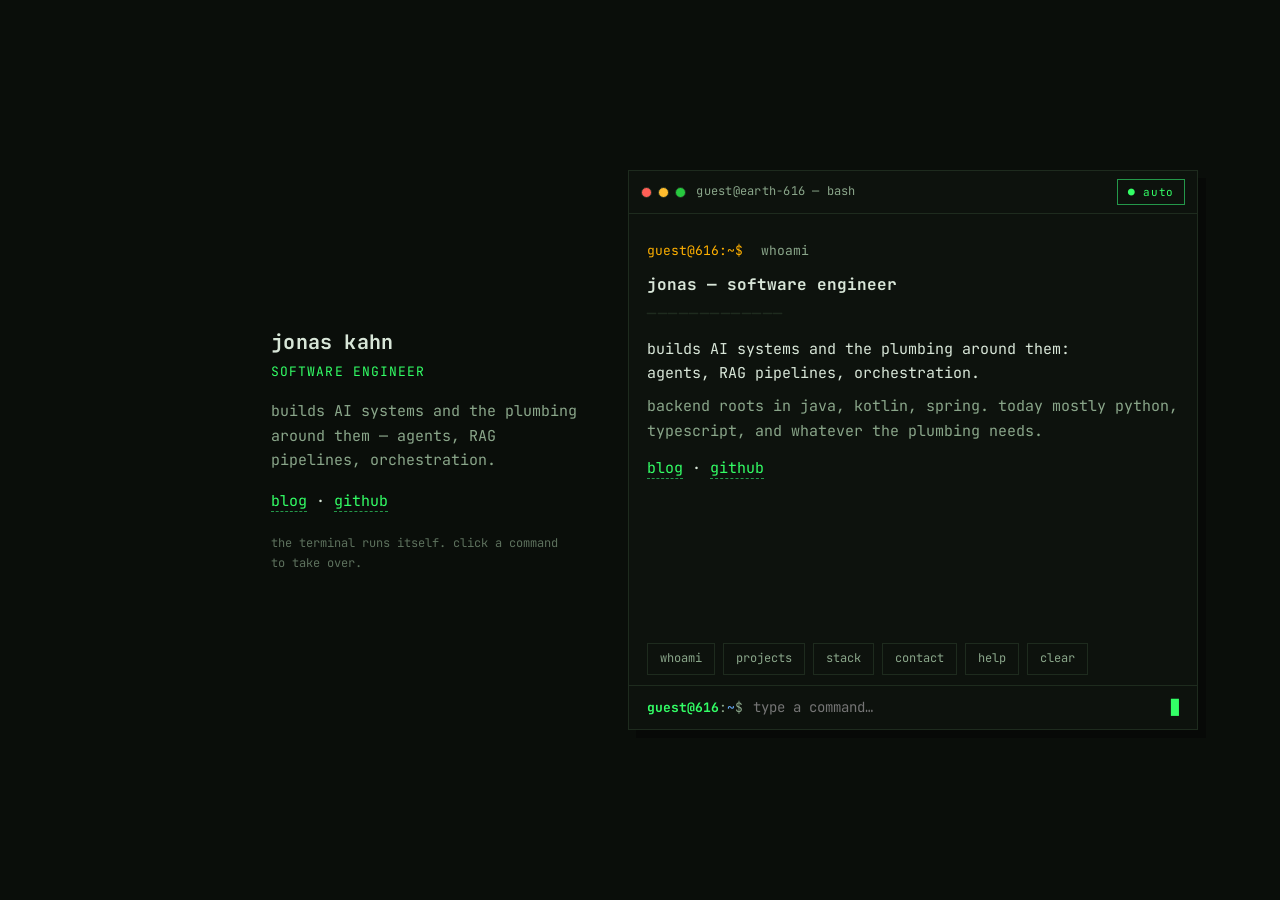
==== commit 978f7ddf: "Initial commit: personal website" ====
--- a/index.html
+++ b/index.html
@@ -3,362 +3,105 @@
 <head>
 <meta charset="UTF-8">
 <meta name="viewport" content="width=device-width, initial-scale=1.0">
-
-<!-- Primary SEO -->
-<title>Jonas Kahn — AI Systems &amp; Open Source Developer | jonaskahn</title>
-<meta name="description" content="Jonas Kahn (jonaskahn) builds AI systems and the plumbing around them — agents, RAG pipelines, orchestration. Creator of Cadence, AskTube, EasyKey and other open source tools.">
-<meta name="keywords" content="Jonas Kahn, jonaskahn, AI systems, AI agents, RAG pipelines, orchestration, open source developer, Cadence, AskTube, Java, Kotlin, Spring, Python, FastAPI, JavaScript, TypeScript, Node, Vue, Nuxt, Go, PHP, Laravel, Dart, Flutter, Swift">
+<title>Jonas Kahn — software engineer</title>
+<meta name="description" content="Jonas Kahn (jonaskahn) — software engineer. Builds AI systems and the plumbing around them: agents, RAG pipelines, orchestration. Open source: AskTube, EasyKey and others.">
 <meta name="author" content="Jonas Kahn">
 <meta name="robots" content="index, follow">
-<meta name="theme-color" content="#0A0A0A">
+<meta name="theme-color" content="#0a0e0a">
 <link rel="canonical" href="https://jonaskahn.github.io/jonaskahn/">
 <link rel="icon" href="https://github.com/jonaskahn.png" type="image/png">
-
-<!-- Open Graph -->
 <meta property="og:type" content="website">
-<meta property="og:site_name" content="Jonas Kahn — jonaskahn">
-<meta property="og:title" content="Jonas Kahn — AI Systems &amp; Open Source Developer">
-<meta property="og:description" content="Builds AI systems and the plumbing around them — agents, RAG pipelines, orchestration, and the unglamorous infrastructure that keeps it all standing.">
+<meta property="og:site_name" content="Jonas Kahn">
+<meta property="og:title" content="Jonas Kahn — software engineer">
+<meta property="og:description" content="Builds AI systems and the plumbing around them — agents, RAG pipelines, orchestration.">
 <meta property="og:url" content="https://jonaskahn.github.io/jonaskahn/">
 <meta property="og:image" content="https://github.com/jonaskahn.png">
-<meta property="og:locale" content="en_US">
-
-<!-- Twitter Card -->
 <meta name="twitter:card" content="summary">
-<meta name="twitter:title" content="Jonas Kahn — AI Systems &amp; Open Source Developer">
+<meta name="twitter:title" content="Jonas Kahn — software engineer">
 <meta name="twitter:description" content="Builds AI systems and the plumbing around them — agents, RAG pipelines, orchestration.">
 <meta name="twitter:image" content="https://github.com/jonaskahn.png">
-
-<!-- Structured Data -->
 <script type="application/ld+json">
-{
-  "@context": "https://schema.org",
-  "@type": "Person",
-  "name": "Jonas Kahn",
-  "alternateName": "jonaskahn",
-  "url": "https://jonaskahn.github.io/jonaskahn/",
-  "image": "https://github.com/jonaskahn.png",
-  "jobTitle": "Software Engineer",
-  "description": "Builds AI systems and the plumbing around them — agents, RAG pipelines, orchestration.",
-  "knowsAbout": ["AI Agents", "RAG Pipelines", "AI Orchestration", "Java", "Kotlin", "Spring", "Python", "FastAPI", "JavaScript", "TypeScript", "Node.js", "Vue", "Nuxt", "Go", "PHP", "Laravel", "Dart", "Flutter", "Swift", "Open Source"],
-  "sameAs": [
-    "https://github.com/jonaskahn",
-    "https://me.ifelse.one",
-    "https://www.buymeacoffee.com/jonaskahn"
-  ]
-}
+{"@context":"https://schema.org","@type":"Person","name":"Jonas Kahn","alternateName":"jonaskahn","url":"https://jonaskahn.github.io/jonaskahn/","image":"https://github.com/jonaskahn.png","jobTitle":"Software Engineer","description":"Builds AI systems and the plumbing around them — agents, RAG pipelines, orchestration.","knowsAbout":["AI Agents","RAG Pipelines","Orchestration","Java","Kotlin","Spring","Python","FastAPI","TypeScript","Node.js","Vue","Go","Linux"],"sameAs":["https://github.com/jonaskahn","https://me.ifelse.one","https://www.buymeacoffee.com/jonaskahn"]}
 </script>
-
+<link rel="preconnect" href="https://fonts.googleapis.com">
+<link rel="preconnect" href="https://fonts.gstatic.com" crossorigin>
+<link href="https://fonts.googleapis.com/css2?family=JetBrains+Mono:wght@400;700&display=swap" rel="stylesheet">
 <link rel="stylesheet" href="style.css">
-<script src="script.js" defer></script>
 </head>
 <body>
+<a class="skip" href="#out">skip to content</a>
 
-<!-- ============================================================ HERO ============================================================ -->
-<header class="hero">
-  <div class="hero-top">
-    <div class="guild">
-      <div class="mark-txt">IFELSEDOTONE</div>
-      <div class="sub">GUILD OF ONE — ATTENDANCE 100%</div>
-    </div>
-    <div class="timer-block">
-      <div class="timer-label">SESSION UPTIME</div>
-      <div class="timer" id="timer">00:00:00</div>
-    </div>
-  </div>
+<main class="shell">
 
-  <div class="hero-main">
-    <div class="hero-copy">
-      <h1>JONAS<br>KAHN</h1>
-      <div class="accent-tick"></div>
-      <p class="tagline">BUILDS AI SYSTEMS AND THE PLUMBING AROUND THEM</p>
+  <!-- profile: quiet, static -->
+  <aside class="profile" aria-label="profile">
+    <p class="p-name">jonas kahn</p>
+    <p class="p-role">software engineer</p>
+    <p class="p-bio">builds AI systems and the plumbing around them — agents, RAG pipelines, orchestration.</p>
+    <p class="p-links"><a href="https://me.ifelse.one" target="_blank" rel="noopener">blog</a> · <a href="https://github.com/jonaskahn" target="_blank" rel="noopener">github</a></p>
+    <p class="p-hint">the terminal runs itself. click a command to take over.</p>
+  </aside>
+
+  <!-- terminal: docked right on desktop, like a default OS terminal -->
+  <section class="term" aria-label="terminal">
+    <header class="term-bar">
+      <span class="dots" aria-hidden="true"><i></i><i></i><i></i></span>
+      <span class="term-tab">guest@earth-616 — bash</span>
+      <button type="button" class="auto-badge" id="autoBtn" aria-pressed="true" title="pause or resume the automatic tour">● auto</button>
+    </header>
+
+    <div class="term-out" id="out">
+      <!-- static content: readable with JS off; script.js takes over on load -->
+      <p class="cmd-echo"><span class="ps">guest@616:~$</span> whoami</p>
+      <p class="name">jonas — software engineer</p>
+      <p class="rule">─────────────</p>
+      <p>builds AI systems and the plumbing around them:<br>agents, RAG pipelines, orchestration.</p>
+      <p class="dim">backend roots in java, kotlin, spring. today mostly python,<br>typescript, and whatever the plumbing needs.</p>
+      <p class="links"><a href="https://me.ifelse.one" target="_blank" rel="noopener">blog</a> · <a href="https://github.com/jonaskahn" target="_blank" rel="noopener">github</a></p>
+      <hr class="sep">
+      <p class="cmd-echo"><span class="ps">guest@616:~$</span> projects</p>
+      <ul class="list">
+        <li><a href="https://github.com/jonaskahn/asktube" target="_blank" rel="noopener">asktube/</a><span>youtube summarizer and QA with RAG — runs fully local</span></li>
+        <li><a href="https://github.com/jonaskahn/unofficial-livecounts-api" target="_blank" rel="noopener">livecounts/</a><span>live counts api for tiktok, youtube, twitter, twitch</span></li>
+        <li><a href="https://github.com/jonaskahn/EasyKey" target="_blank" rel="noopener">easykey/</a><span>vietnamese input switcher for macOS, native swift</span></li>
+        <li><span class="n">cadence/</span><span>multi-agent AI orchestration platform — private for now</span></li>
+        <li><span class="n">tools/</span><span><a href="https://github.com/jonaskahn/maestro" target="_blank" rel="noopener">maestro</a>, <a href="https://github.com/ifelsedotonestd/lens" target="_blank" rel="noopener">lens</a>, <a href="https://github.com/jonaskahn/switchy" target="_blank" rel="noopener">switchy</a> — small utilities</span></li>
+        <li><a href="https://github.com/jonaskahn/nomad-consul-vaul-in-production" target="_blank" rel="noopener">notes/</a><span>running nomad, consul and vault in production</span></li>
+      </ul>
+      <hr class="sep">
+      <p class="cmd-echo"><span class="ps">guest@616:~$</span> stack</p>
+      <ul class="list">
+        <li><span class="n">mostly</span><span>python · typescript/node · java/kotlin/spring</span></li>
+        <li><span class="n">sometimes</span><span>vue · go · php/laravel · flutter</span></li>
+        <li><span class="n">learning</span><span>swift</span></li>
+        <li><span class="n">around</span><span>linux · docker · ci/cd · nomad/consul/vault</span></li>
+      </ul>
+      <p class="dim">focus: agents, RAG, orchestration — and the plumbing.</p>
+      <hr class="sep">
+      <p class="cmd-echo"><span class="ps">guest@616:~$</span> contact</p>
+      <p><a href="https://me.ifelse.one" target="_blank" rel="noopener">blog</a> — me.ifelse.one<br>
+         <a href="https://github.com/jonaskahn" target="_blank" rel="noopener">github</a> — @jonaskahn</p>
+      <p class="dim">no talks, no circuit. longer thoughts live on the blog.</p>
     </div>
 
-    <div class="orbit" aria-hidden="true">
-      <svg class="ring-svg" viewBox="0 0 640 640" xmlns="http://www.w3.org/2000/svg" focusable="false">
-        <defs><path id="ringPath" d="M 320,60 A 260,260 0 1 1 319.9,60" fill="none"/></defs>
-        <circle cx="320" cy="320" r="260" fill="none" stroke="#FFFFFF" stroke-width="1" opacity="0.25"/>
-        <text font-family="Futura, Helvetica Neue, Arial, sans-serif" font-size="14" letter-spacing="4" fill="#FFFFFF">
-          <textPath href="#ringPath" startOffset="0%">
-            EIN GEBILDETER GEIST IST FOKUSSIERTE SEELE &#183; KNOWLEDGE PLAYS THE LEAD ROLE &#183;
-            EIN GEBILDETER GEIST IST FOKUSSIERTE SEELE &#183; KNOWLEDGE PLAYS THE LEAD ROLE &#183;
-          </textPath>
-        </text>
-      </svg>
-      <svg class="globe-svg" viewBox="0 0 200 200" xmlns="http://www.w3.org/2000/svg" focusable="false">
-        <circle cx="100" cy="100" r="100" fill="none" stroke="#FFFFFF" stroke-width="1"/>
-        <ellipse cx="100" cy="100" rx="100" ry="34" fill="none" stroke="#FFFFFF" stroke-width="1"/>
-        <ellipse cx="100" cy="100" rx="100" ry="68" fill="none" stroke="#FFFFFF" stroke-width="1"/>
-        <line x1="0" y1="100" x2="200" y2="100" stroke="#FFFFFF" stroke-width="1"/>
-        <ellipse cx="100" cy="100" rx="34" ry="100" fill="none" stroke="#FFFFFF" stroke-width="1"/>
-        <ellipse cx="100" cy="100" rx="68" ry="100" fill="none" stroke="#FFFFFF" stroke-width="1"/>
-        <ellipse class="meridian" cx="100" cy="100" rx="0" ry="100" fill="none" stroke="#E31B23" stroke-width="1"/>
-      </svg>
-    </div>
-  </div>
-
-  <div class="scroll-cue">SCROLL</div>
-</header>
-
-<main>
-
-<!-- ============================================================ ABOUT ============================================================ -->
-<section class="section" id="about">
-  <div class="container reveal">
-    <div class="eyebrow"><span class="mark"></span>ABOUT</div>
-    <p class="lede">Ein gebildeter Geist ist fokussierte Seele; Kaffee kann nicht mithalten, Wissen spielt die Hauptrolle.</p>
-    <p class="body-text">roughly: an educated mind is a focused soul, coffee can't keep up, knowledge plays the lead role. i drink tea anyway, so the coffee part was never a risk.</p>
-    <div class="rule" style="margin:36px 0;"></div>
-    <p class="body-text" style="max-width:680px;">
-      hi. i'm Jonas — <code>jonaskahn</code> on github, "just a 🍵" everywhere else.
-      i'm a self-described <em>low-minded developer</em> ٩◔̯◔۶ which is not modesty, it's calibration.
-      i write software, most of it open source, some of it even works. i live on 🌎 Earth-616 and run a guild of one
-      called <strong>IfelseDotOne</strong> (attendance: always 100%).
-    </p>
-    <p class="body-text" style="max-width:680px;">
-      i started backend — Java, Kotlin, the Spring stack, the whole enterprise liturgy, i can still recite it from memory.
-      frontend happens when nobody else will do it. these days the honest job description is
-      <strong style="color:var(--white)">i build AI systems and the plumbing around them</strong> —
-      agents, RAG pipelines, orchestration, and the unglamorous infrastructure that keeps it all standing.
-    </p>
-  </div>
-</section>
-
-<div class="container"><div class="rule"></div></div>
-
-<!-- ============================================================ STACK ============================================================ -->
-<section class="section" id="stack">
-  <div class="container reveal">
-    <div class="eyebrow"><span class="mark"></span>STACK — IN ORDER OF ARRIVAL</div>
-    <h2>Years, Not Buzzwords</h2>
-
-    <div class="timeline-row">
-      <div class="n">01</div>
-      <div class="era">Java / Kotlin / Spring</div>
-      <div class="desc">spring stack, the whole enterprise liturgy. i can still recite it from memory.</div>
-      <div class="lv lv7">LV.7</div>
-    </div>
-    <div class="timeline-row">
-      <div class="n">02</div>
-      <div class="era">PHP / Laravel</div>
-      <div class="desc">an era. we don't need to discuss it.</div>
-      <div class="lv lv5">LV.5</div>
-    </div>
-    <div class="timeline-row">
-      <div class="n">03</div>
-      <div class="era">Go</div>
-      <div class="desc">a detour, not a destination.</div>
-      <div class="lv lv5">LV.5</div>
-    </div>
-    <div class="timeline-row">
-      <div class="n">04</div>
-      <div class="era">Python / FastAPI</div>
-      <div class="desc">the slow, permanent slide. it's where i live now.</div>
-      <div class="lv lv7">LV.7</div>
-    </div>
-    <div class="timeline-row">
-      <div class="n">05</div>
-      <div class="era">JS / TS / Node</div>
-      <div class="desc">the glue nobody admits to writing. i write a lot of it.</div>
-      <div class="lv lv7">LV.7</div>
-    </div>
-    <div class="timeline-row">
-      <div class="n">06</div>
-      <div class="era">Vue / Nuxt</div>
-      <div class="desc">frontend happens when nobody else will do it. i can center a div now. took years.</div>
-      <div class="lv lv6">LV.6</div>
-    </div>
-    <div class="timeline-row">
-      <div class="n">07</div>
-      <div class="era">Dart / Flutter</div>
-      <div class="desc">mobile, when the itch needs one binary for two stores.</div>
-      <div class="lv lv3">LV.3</div>
-    </div>
-    <div class="timeline-row">
-      <div class="n">08</div>
-      <div class="era">Swift</div>
-      <div class="desc">newest save file. still in the tutorial zone, and honest about it.</div>
-      <div class="lv lv2">LV.2</div>
+    <div class="suggest" id="suggest" role="group" aria-label="suggested commands">
+      <button type="button" data-cmd="whoami">whoami</button>
+      <button type="button" data-cmd="projects">projects</button>
+      <button type="button" data-cmd="stack">stack</button>
+      <button type="button" data-cmd="contact">contact</button>
+      <button type="button" data-cmd="help">help</button>
+      <button type="button" data-cmd="clear">clear</button>
     </div>
 
-    <p class="stack-close">items in the pack: 🐧 Linux · 🐳 Docker · 🛠 Jenkins/GitlabCI · 🏕 Nomad/Consul/Vault.</p>
-    <p class="stack-close" style="margin-top:12px;">current focus: agents, RAG pipelines, orchestration — and the plumbing that keeps it all standing.</p>
-  </div>
-</section>
-
-<div class="container"><div class="rule"></div></div>
-
-<!-- ============================================================ PROJECTS ============================================================ -->
-<section class="section" id="projects">
-  <div class="container reveal">
-    <div class="eyebrow"><span class="mark"></span>SELECTED PROJECTS</div>
-    <h2>In Decreasing Order<br>of Confidence</h2>
-
-    <div class="proj-row">
-      <div class="n">01</div>
-      <div>
-        <h3><a href="https://github.com/jonaskahn/cadence" target="_blank" rel="noopener">Cadence</a></h3>
-        <p>a multi-agent, multi-tenant AI orchestration platform. the big one. it has an SDK, an admin UI, docs, and example plugins, which means i accidentally built an ecosystem and now i have to maintain it.</p>
-        <div class="proj-links">
-          <a href="https://github.com/jonaskahn/cadence-sdk" target="_blank" rel="noopener">SDK</a>
-          <a href="https://github.com/jonaskahn/cadence-admin" target="_blank" rel="noopener">Admin UI</a>
-          <a href="https://github.com/jonaskahn/cadence-docs" target="_blank" rel="noopener">Docs</a>
-          <a href="https://github.com/jonaskahn/cadence-example-plugins" target="_blank" rel="noopener">Example plugins</a>
-        </div>
-      </div>
-    </div>
-
-    <div class="proj-row">
-      <div class="n">02</div>
-      <div>
-        <h3><a href="https://github.com/jonaskahn/asktube" target="_blank" rel="noopener">AskTube</a></h3>
-        <p>AI-powered YouTube summarizer &amp; QA assistant using RAG. runs entirely on your machine with Ollama if you want it to. 86 kind strangers pressed ⭐ and i checked the count twice in disbelief.</p>
-      </div>
-    </div>
-
-    <div class="proj-row">
-      <div class="n">03</div>
-      <div>
-        <h3><a href="https://github.com/jonaskahn/unofficial-livecounts-api" target="_blank" rel="noopener">unofficial-livecounts-api</a></h3>
-        <p>live counts for TikTok/YouTube/Twitter/Twitch and friends. the word "unofficial" is doing a lot of legal work in that name.</p>
-      </div>
-    </div>
-
-    <div class="proj-row">
-      <div class="n">04</div>
-      <div>
-        <h3><a href="https://github.com/jonaskahn/EasyKey" target="_blank" rel="noopener">EasyKey</a></h3>
-        <p>a Vietnamese input switcher for macOS, written in Swift. Swift is my newest save file and i'm still in the tutorial zone, but the app scratches a real itch.</p>
-      </div>
-    </div>
-
-    <div class="proj-row">
-      <div class="n">05</div>
-      <div>
-        <h3>Small Tools</h3>
-        <p>
-          <a href="https://github.com/jonaskahn/maestro" target="_blank" rel="noopener">Maestro</a> — job orchestrator for Node.js message workflows.
-          <a href="https://github.com/jonaskahn/lens" target="_blank" rel="noopener">Lens</a> — watches HTML changes across domains.
-          <a href="https://github.com/jonaskahn/switchy" target="_blank" rel="noopener">Switchy</a> — a Windows browser picker with smart URL routing.
-          small tools, quietly useful.
-        </p>
-      </div>
-    </div>
-
-    <div class="proj-row">
-      <div class="n">06</div>
-      <div>
-        <h3><a href="https://github.com/jonaskahn/nomad-consul-vaul-in-production" target="_blank" rel="noopener">nomad-consul-vault-in-production</a></h3>
-        <p>notes from actually running the HashiCorp stack in production. we survived. that's the review.</p>
-      </div>
-    </div>
-
-    <p class="proj-note">there are ~66 repos total. the rest are experiments, research, and things best left unindexed.</p>
-  </div>
-</section>
-
-<div class="container"><div class="rule"></div></div>
-
-<!-- ============================================================ PRINCIPLES ============================================================ -->
-<section class="section" id="principles">
-  <div class="container reveal">
-    <div class="eyebrow"><span class="mark"></span>WHAT I BELIEVE</div>
-    <h2>Five Things, Held Firmly</h2>
-
-    <div class="principles">
-      <div class="principle">
-        <div class="label">Local-First</div>
-        <p>if it can run on my machine, it should. my AI tools work offline because my prompts are between me and my CPU.</p>
-      </div>
-      <div class="principle">
-        <div class="label">Self-Host What Matters</div>
-        <p>search, infra, models. dependency on someone else's cloud is a subscription to someone else's decisions.</p>
-      </div>
-      <div class="principle">
-        <div class="label">❤️ Opensource</div>
-        <p>everything i can open, i open. it's the only economy where giving things away makes you richer.</p>
-      </div>
-      <div class="principle">
-        <div class="label">Simple &gt; Clever</div>
-        <p>one of my repos is literally described "simple app for simple life." that's the whole architecture review.</p>
-      </div>
-      <div class="principle">
-        <div class="label">Ship Quietly</div>
-        <p>no launch threads, no countdown. push, exhale, tea.</p>
-      </div>
-    </div>
-  </div>
-</section>
-
-<div class="container"><div class="rule"></div></div>
-
-<!-- ============================================================ NOW ============================================================ -->
-<section class="section" id="now">
-  <div class="container reveal">
-    <div class="eyebrow"><span class="mark"></span>CURRENTLY CURIOUS ABOUT</div>
-    <h2>Now</h2>
-
-    <div class="now-list">
-      <div class="now-row"><div class="k">AI Agents &amp; RAG</div><div class="v">the main quest. orchestration, multi-agent systems, context engineering.</div></div>
-      <div class="now-row"><div class="k">Voice</div><div class="v">ASR, TTS, voice cloning. i star every voice repo i see and one day the folder will reach critical mass.</div></div>
-      <div class="now-row"><div class="k">Web Scraping</div><div class="v">crawlers, change detection, the polite kind of data collection.</div></div>
-      <div class="now-row"><div class="k">macOS Development</div><div class="v">Swift is new and i'm being humble about it out of necessity rather than virtue.</div></div>
-      <div class="now-row"><div class="k">Quant / Trading Systems</div><div class="v">strictly as a spectator. i watch the repos the way people watch nature documentaries.</div></div>
-    </div>
-  </div>
-</section>
-
-<div class="container"><div class="rule"></div></div>
-
-<!-- ============================================================ WORKING STYLE ============================================================ -->
-<section class="section" id="working-style">
-  <div class="container reveal">
-    <div class="eyebrow"><span class="mark"></span>HOW I WORK</div>
-    <h2>The Quirks Ledger</h2>
-
-    <div class="ledger">
-      <div class="ledger-item"><div class="k">Mode</div><div class="v">solo, mostly. my public activity is ~47 pushes for every 6 pull requests.</div></div>
-      <div class="ledger-item"><div class="k">Tone</div><div class="v">terse is not rude. short replies mean i respect your time, not that i'm upset. if i were upset you'd get even fewer words.</div></div>
-      <div class="ledger-item"><div class="k">Agents</div><div class="v">i configure mine to answer like a smart caveman — fragments, zero fluff, all substance. saves tokens, reads better than most meeting notes.</div></div>
-      <div class="ledger-item"><div class="k">Fuel</div><div class="v">tea-driven development. HP restores on 🍵, not ☕.</div></div>
-      <div class="ledger-item"><div class="k">Social Mana</div><div class="v">finite. it depletes in meetings and regenerates in terminals. plan accordingly.</div></div>
-      <div class="ledger-item"><div class="k">Location</div><div class="v">says Earth-616 because paperwork should be interesting somewhere.</div></div>
-      <div class="ledger-item"><div class="k">Kaomoji</div><div class="v">load-bearing: ( ﾟヮﾟ) for joy, ٩◔̯◔۶ for everything else.</div></div>
-      <div class="ledger-item"><div class="k">Documentation</div><div class="v">i read it for fun and retain about 60%, which i'm told is above average and i refuse to verify.</div></div>
-    </div>
-  </div>
-</section>
-
-<div class="container"><div class="rule"></div></div>
-
-<!-- ============================================================ WRITING / TALKS ============================================================ -->
-<section class="section" id="writing">
-  <div class="container reveal">
-    <div class="eyebrow"><span class="mark"></span>WRITING &amp; TALKS</div>
-    <h2>No Circuit</h2>
-    <div class="writing-box">
-      <p>no talks, no conference circuit. if i have longer thoughts they end up on the blog instead.</p>
-      <p style="margin-top:16px;"><a href="https://me.ifelse.one" target="_blank" rel="noopener">me.ifelse.one</a></p>
-    </div>
-  </div>
-</section>
+    <form class="term-in" id="form" autocomplete="off">
+      <label for="cmd"><span class="p-user">guest@616</span><span class="p-sep">:</span><span class="p-path">~</span><span class="p-sep">$</span></label>
+      <input id="cmd" name="cmd" type="text" autocapitalize="off" spellcheck="false" placeholder="type a command…" aria-label="terminal input">
+      <span class="caret" aria-hidden="true">█</span>
+    </form>
+  </section>
 
 </main>
 
-<!-- ============================================================ CONTACT / FOOTER ============================================================ -->
-<footer class="footer">
-  <div class="container reveal">
-    <div class="eyebrow"><span class="mark"></span>FIND ME</div>
-    <div class="footer-links">
-      <a href="https://me.ifelse.one" target="_blank" rel="noopener">blog — me.ifelse.one</a>
-      <a href="https://github.com/jonaskahn" target="_blank" rel="noopener">github — @jonaskahn</a>
-      <a href="https://www.buymeacoffee.com/jonaskahn" target="_blank" rel="noopener">tea tips — buymeacoffee.com/jonaskahn</a>
-    </div>
-    <div class="footer-quote">coffee tips accepted, converted to tea at market rate.</div>
-    <div class="rule" style="margin:24px 0;"></div>
-    <div class="footer-copy">© 2026 jonas · no game over, only respawn · ( ﾟヮﾟ)</div>
-  </div>
-</footer>
-
+<script src="script.js"></script>
 </body>
 </html>
--- a/style.css
+++ b/style.css
@@ -1,182 +1,149 @@
 :root{
-  --black:#0A0A0A;
-  --white:#FFFFFF;
-  --red:#E31B23;
-  --dim:rgba(255,255,255,0.55);
-  --faint:rgba(255,255,255,0.15);
-  --font: "Futura", "Century Gothic", "Helvetica Neue", Arial, sans-serif;
-  --pad: clamp(24px, 6vw, 80px);
-  --maxw: 1180px;
+  --bg:#0a0e0a;
+  --panel:#0d120d;
+  --line:#1e2b1e;
+  --green:#33ff66;
+  --green-txt:#24984a;
+  --amber:#ffb000;
+  --white:#d8e6d8;
+  --dim:#8aa68a;
+  --mono:"JetBrains Mono",ui-monospace,SFMono-Regular,Menlo,Consolas,monospace;
+}
+*{box-sizing:border-box;margin:0;padding:0}
+html,body{height:100%}
+body{
+  background:var(--bg);color:var(--white);font-family:var(--mono);
+  font-size:15px;line-height:1.65;-webkit-font-smoothing:antialiased;
+  overflow:hidden;
+}
+::selection{background:var(--green);color:#041004}
+a{color:var(--green);text-decoration:none;border-bottom:1px dashed var(--green-txt)}
+a:hover,a:focus-visible{color:var(--amber);border-color:var(--amber)}
+:focus-visible{outline:2px solid var(--amber);outline-offset:2px}
+.skip{position:fixed;top:-60px;left:12px;z-index:10;background:var(--green);color:#000;padding:8px 12px;font-weight:700}
+.skip:focus{top:12px}
+
+/* ── shell: profile left, terminal docked right (as a default OS terminal) ── */
+.shell{
+  height:100dvh;
+  display:grid;grid-template-columns:1fr 1.15fr;
+  gap:clamp(20px,4vw,56px);
+  max-width:1180px;margin:0 auto;
+  padding:clamp(14px,3vw,32px);
 }
 
-*{ box-sizing:border-box; margin:0; padding:0; }
+/* profile pane */
+.profile{
+  align-self:center;justify-self:end;max-width:34ch;
+  display:flex;flex-direction:column;gap:2px;
+}
+.p-name{font-size:20px;font-weight:700;letter-spacing:.01em}
+.p-role{color:var(--green);font-size:13px;letter-spacing:.08em;text-transform:uppercase}
+.p-bio{color:var(--dim);margin-top:14px!important}
+.p-links{margin-top:14px!important}
+.p-hint{color:var(--dim);opacity:.65;font-size:12px;margin-top:18px!important}
 
-html{ scroll-behavior:smooth; }
+/* ── terminal window, right side ── */
+.term{
+  display:flex;flex-direction:column;gap:10px;min-width:0;min-height:0;
+  /* window, not a panel: natural terminal height, vertically centered */
+  height:min(560px,72dvh);
+  align-self:center;
+  background:var(--panel);border:1px solid var(--line);
+  box-shadow:8px 8px 0 rgba(0,0,0,.35);
+}
+.term-bar{
+  display:flex;align-items:center;gap:10px;
+  padding:8px 12px;border-bottom:1px solid var(--line);
+  font-size:12px;color:var(--dim);flex-shrink:0;
+}
+.dots{display:flex;gap:6px;flex-shrink:0}
+.dots i{width:11px;height:11px;border-radius:50%;background:#222;display:block;border:1px solid var(--line)}
+.dots i:nth-child(1){background:#ff5f56}
+.dots i:nth-child(2){background:#ffbd2e}
+.dots i:nth-child(3){background:#27c93f}
+.term-tab{flex:1;overflow:hidden;text-overflow:ellipsis;white-space:nowrap;letter-spacing:.02em}
+.auto-badge{
+  background:transparent;border:1px solid var(--line);color:var(--green-txt);
+  font:inherit;font-size:11px;padding:3px 10px;cursor:pointer;letter-spacing:.06em;flex-shrink:0;
+}
+.auto-badge[aria-pressed="true"]{color:var(--green);border-color:var(--green-txt)}
+.auto-badge:hover{border-color:var(--green);color:var(--green)}
 
-body{
-  background:var(--black);
-  color:var(--white);
-  font-family:var(--font);
-  line-height:1.5;
-  -webkit-font-smoothing:antialiased;
+/* output pane — only this scrolls, and only when output overflows */
+.term-out{
+  flex:1;min-height:0;overflow-y:auto;scrollbar-width:thin;
+  padding:16px 18px;
 }
+.term-out p{margin:0 0 2px}
+.cmd-echo{color:var(--dim);margin:18px 0 10px!important;font-size:13px}
+.cmd-echo:first-child{margin-top:0!important}
+.ps{color:var(--amber);margin-right:10px}
+.name{font-weight:700;font-size:16px}
+.rule{color:var(--line);margin:4px 0 10px!important;letter-spacing:.1em}
+.dim{color:var(--dim);margin-top:8px!important}
+.notice{color:var(--amber);font-size:12px;margin:2px 0 8px!important;opacity:.9}
+.sep{border:0;border-top:1px dashed var(--line);margin:20px 0 0}
 
-a{ color:var(--white); text-decoration:none; border-bottom:1px solid var(--faint); transition:color .15s, border-color .15s; }
-a:hover, a:focus-visible{ color:var(--red); border-color:var(--red); }
+/* content lists */
+.list{list-style:none;margin:6px 0 4px}
+.list li{
+  display:grid;grid-template-columns:150px 1fr;gap:14px;
+  padding:5px 0;font-size:14px;
+}
+.list li .n{color:var(--white);font-weight:700}
+.list li span:last-child{color:var(--dim)}
+.links{margin-top:12px!important}
 
-.container{ max-width:var(--maxw); margin:0 auto; padding-left:var(--pad); padding-right:var(--pad); }
+/* suggested commands */
+.suggest{display:flex;flex-wrap:wrap;gap:8px;flex-shrink:0;padding:0 18px}
+.suggest button{
+  background:transparent;border:1px solid var(--line);color:var(--dim);
+  font:inherit;font-size:12px;padding:5px 12px;cursor:pointer;
+}
+.suggest button:hover,.suggest button:focus-visible{border-color:var(--green);color:var(--green)}
+.suggest button.exec{border-color:var(--amber);color:var(--amber)}
 
-.rule{ height:1px; background:var(--faint); width:100%; }
+/* prompt */
+.term-in{
+  display:flex;align-items:center;gap:10px;flex-shrink:0;
+  border-top:1px solid var(--line);padding:10px 18px;
+}
+.term-in label{font-size:13px;white-space:nowrap;flex-shrink:0}
+.p-user{color:var(--green);font-weight:700}
+.p-path{color:#6ab0ff}
+.p-sep{color:var(--dim)}
+.term-in input{
+  flex:1;background:transparent;border:0;outline:0;
+  color:var(--white);font:inherit;font-size:14px;min-width:0;
+}
+.caret{color:var(--green);animation:blink 1.1s steps(1) infinite;font-size:13px}
+@keyframes blink{50%{opacity:0}}
 
-.eyebrow{
-  display:flex; align-items:center; gap:12px;
-  font-size:13px; letter-spacing:0.25em; text-transform:uppercase; font-weight:700;
-  color:var(--white); margin-bottom:28px;
+/* ── responsive ── */
+@media (max-width:1024px){
+  .shell{grid-template-columns:1fr 1.25fr;gap:20px}
+  .profile{justify-self:start}
 }
-.eyebrow .mark{ width:7px; height:7px; background:var(--red); flex-shrink:0; }
-
-.section{ padding:96px 0; }
-.section h2{
-  font-size:clamp(36px, 6vw, 64px);
-  font-weight:800; text-transform:uppercase; letter-spacing:-0.01em;
-  line-height:0.98; margin-bottom:28px;
+@media (max-width:820px){
+  body{overflow:auto}
+  .shell{
+    height:auto;min-height:100dvh;grid-template-columns:1fr;
+    gap:18px;
+  }
+  .profile{justify-self:start;max-width:none;align-self:start}
+  .p-hint{display:none}
+  .term{height:auto;min-height:68dvh;align-self:start}
 }
-.lede{ font-size:clamp(18px,2vw,22px); max-width:760px; color:var(--white); opacity:0.9; }
-.body-text{ font-size:16px; max-width:640px; color:var(--dim); margin-top:16px; }
-
-/* scroll reveal */
-.reveal{ opacity:0; transform:translateY(16px); transition:opacity .6s ease-out, transform .6s ease-out; }
-.reveal.in{ opacity:1; transform:translateY(0); }
-@media (prefers-reduced-motion: reduce){
-  .reveal{ opacity:1; transform:none; transition:none; }
+@media (max-width:640px){
+  body{font-size:14px}
+  .term-out{padding:12px 14px}
+  .suggest{padding:0 14px}
+  .term-in{padding:10px 14px}
+  .term-in label{font-size:12px}
+  .list li{grid-template-columns:1fr;gap:0;padding:7px 0}
+  .list li span:last-child{font-size:13px}
 }
-
-/* ===================== HERO ===================== */
-.hero{
-  position:relative;
-  min-height:100vh;
-  overflow:hidden;
-  display:flex;
-  flex-direction:column;
-  justify-content:center;
+@media (prefers-reduced-motion:reduce){
+  .caret{animation:none}
 }
-.hero-top, .hero-bottom{
-  position:absolute; left:0; right:0; padding:0 var(--pad);
-}
-.hero-top{ top:clamp(28px,5vh,64px); display:flex; justify-content:space-between; align-items:flex-start; }
-.guild .mark-txt{ font-size:13px; font-weight:800; letter-spacing:0.3em; text-transform:uppercase; }
-.guild .sub{ margin-top:8px; font-size:12px; letter-spacing:0.06em; opacity:0.75; }
-.timer-block{ text-align:right; }
-.timer-label{ font-size:11px; letter-spacing:0.3em; text-transform:uppercase; opacity:0.75; margin-bottom:8px; }
-.timer{ font-variant-numeric:tabular-nums; font-size:clamp(20px,2.4vw,32px); font-weight:700; letter-spacing:0.05em; }
-
-.hero-main{
-  position:relative;
-  padding:0 var(--pad);
-  display:grid;
-  grid-template-columns:1.1fr 0.9fr;
-  align-items:center;
-  gap:32px;
-}
-.hero h1{
-  font-size:clamp(56px, 10vw, 160px);
-  font-weight:800; line-height:0.86; letter-spacing:-0.01em; text-transform:uppercase;
-}
-.accent-tick{ height:2px; background:var(--red); width:0%; margin-top:24px; animation:tick-grow 3s ease-out forwards; animation-delay:.4s; }
-@keyframes tick-grow{ from{width:0%;} to{width:100%;} }
-.hero .tagline{ margin-top:20px; font-size:clamp(16px,1.6vw,20px); max-width:520px; opacity:0.9; }
-
-.orbit{ position:relative; width:min(46vw, 520px); height:min(46vw, 520px); margin:0 auto; }
-.ring-svg{ position:absolute; inset:0; width:100%; height:100%; animation:spin 40s linear infinite; }
-@keyframes spin{ from{transform:rotate(0deg);} to{transform:rotate(360deg);} }
-.globe-svg{ position:absolute; top:50%; left:50%; transform:translate(-50%,-50%); width:60%; height:60%; }
-.globe-svg .meridian{ animation:meridian-sweep 12s linear infinite; }
-@keyframes meridian-sweep{
-  0%{rx:0; opacity:0;} 2%{opacity:1;} 50%{rx:100; opacity:1;} 98%{opacity:1;} 100%{rx:0; opacity:0;}
-}
-@media (prefers-reduced-motion: reduce){
-  .ring-svg, .globe-svg .meridian, .accent-tick{ animation-play-state:paused !important; animation-delay:0s !important; }
-  .accent-tick{ width:100%; }
-}
-
-.scroll-cue{
-  position:absolute; bottom:clamp(20px,4vh,40px); left:0; right:0; text-align:center;
-  font-size:11px; letter-spacing:0.3em; text-transform:uppercase; opacity:0.35;
-}
-
-@media (max-width:900px){
-  .hero-main{ grid-template-columns:1fr; }
-  .orbit{ width:min(70vw,380px); height:min(70vw,380px); margin-top:40px; }
-  .hero-top{ position:relative; top:0; padding:clamp(20px,5vh,40px) var(--pad) 0; }
-  .hero{ padding-top:20px; }
-}
-
-/* ===================== STACK (timeline, sequenced) ===================== */
-.timeline-row{
-  display:grid; grid-template-columns:60px 190px 1fr 52px; gap:20px; align-items:baseline;
-  padding:22px 0; border-top:1px solid var(--faint);
-}
-.timeline-row:last-child{ border-bottom:1px solid var(--faint); }
-.timeline-row .n{ font-variant-numeric:tabular-nums; font-size:14px; color:var(--red); font-weight:700; }
-.timeline-row .era{ font-weight:800; text-transform:uppercase; font-size:15px; letter-spacing:0.02em; }
-.timeline-row .desc{ font-size:15px; color:var(--dim); }
-.timeline-row .lv{
-  font-variant-numeric:tabular-nums; font-size:13px; font-weight:800; letter-spacing:0.02em;
-  text-align:right; justify-self:end;
-}
-.lv7{ color:#00e676; } .lv6{ color:#40c4ff; } .lv5{ color:#40c4ff; }
-.lv3{ color:#ffd54f; } .lv2{ color:#ff5252; }
-@media (max-width:700px){
-  .timeline-row{ grid-template-columns:32px 1fr auto; }
-  .timeline-row .era{ grid-column:2; }
-  .timeline-row .desc{ grid-column:2; margin-top:4px; }
-  .timeline-row .lv{ grid-column:3; grid-row:1; }
-}
-.stack-close{ margin-top:32px; font-size:16px; max-width:640px; }
-
-/* ===================== PROJECTS ===================== */
-.proj-row{
-  display:grid; grid-template-columns:60px 1fr; gap:20px;
-  padding:32px 0; border-top:1px solid var(--faint);
-}
-.proj-row:last-of-type{ border-bottom:1px solid var(--faint); }
-.proj-row .n{ font-variant-numeric:tabular-nums; font-size:14px; color:var(--red); font-weight:700; }
-.proj-row h3{ font-size:clamp(20px,2.4vw,26px); font-weight:800; text-transform:uppercase; margin-bottom:8px; letter-spacing:0.01em; }
-.proj-row h3 a{ border-bottom:none; }
-.proj-row p{ font-size:15.5px; color:var(--dim); max-width:660px; }
-.proj-links{ margin-top:10px; display:flex; gap:16px; flex-wrap:wrap; font-size:13px; }
-.proj-note{ margin-top:32px; font-size:14px; color:var(--dim); }
-
-/* ===================== PRINCIPLES ===================== */
-.principles{ display:grid; grid-template-columns:repeat(3,1fr); gap:1px; background:var(--faint); margin-top:8px; }
-.principle{ background:var(--black); padding:32px 28px; }
-.principle .label{ font-size:13px; letter-spacing:0.15em; text-transform:uppercase; font-weight:800; color:var(--red); margin-bottom:12px; }
-.principle p{ font-size:15px; color:var(--dim); }
-@media (max-width:900px){ .principles{ grid-template-columns:repeat(2,1fr); } }
-@media (max-width:560px){ .principles{ grid-template-columns:1fr; } }
-
-/* ===================== NOW ===================== */
-.now-list{ margin-top:8px; }
-.now-row{ display:grid; grid-template-columns:220px 1fr; gap:20px; padding:20px 0; border-top:1px solid var(--faint); }
-.now-row:last-child{ border-bottom:1px solid var(--faint); }
-.now-row .k{ font-weight:800; text-transform:uppercase; font-size:14px; letter-spacing:0.05em; }
-.now-row .v{ font-size:15px; color:var(--dim); }
-@media (max-width:700px){ .now-row{ grid-template-columns:1fr; gap:6px; } }
-
-/* ===================== WORKING STYLE ===================== */
-.ledger{ display:grid; grid-template-columns:repeat(2,1fr); gap:1px; background:var(--faint); margin-top:8px; }
-.ledger-item{ background:var(--black); padding:24px 26px; display:flex; gap:18px; }
-.ledger-item .k{ min-width:120px; font-size:12px; letter-spacing:0.12em; text-transform:uppercase; font-weight:800; opacity:0.6; }
-.ledger-item .v{ font-size:15px; color:var(--dim); }
-@media (max-width:700px){ .ledger{ grid-template-columns:1fr; } .ledger-item{ flex-direction:column; gap:6px; } }
-
-/* ===================== WRITING ===================== */
-.writing-box{ margin-top:8px; padding:36px; border:1px solid var(--faint); }
-.writing-box p{ font-size:16px; color:var(--dim); max-width:600px; }
-.writing-box a{ font-size:16px; }
-
-/* ===================== CONTACT / FOOTER ===================== */
-.footer{ padding:80px 0 48px; }
-.footer-links{ display:flex; flex-wrap:wrap; gap:14px 36px; font-size:15px; margin-bottom:56px; }
-.footer-quote{ font-size:14px; color:var(--dim); margin-bottom:24px; }
-.footer-copy{ font-size:12px; letter-spacing:0.05em; color:var(--dim); }
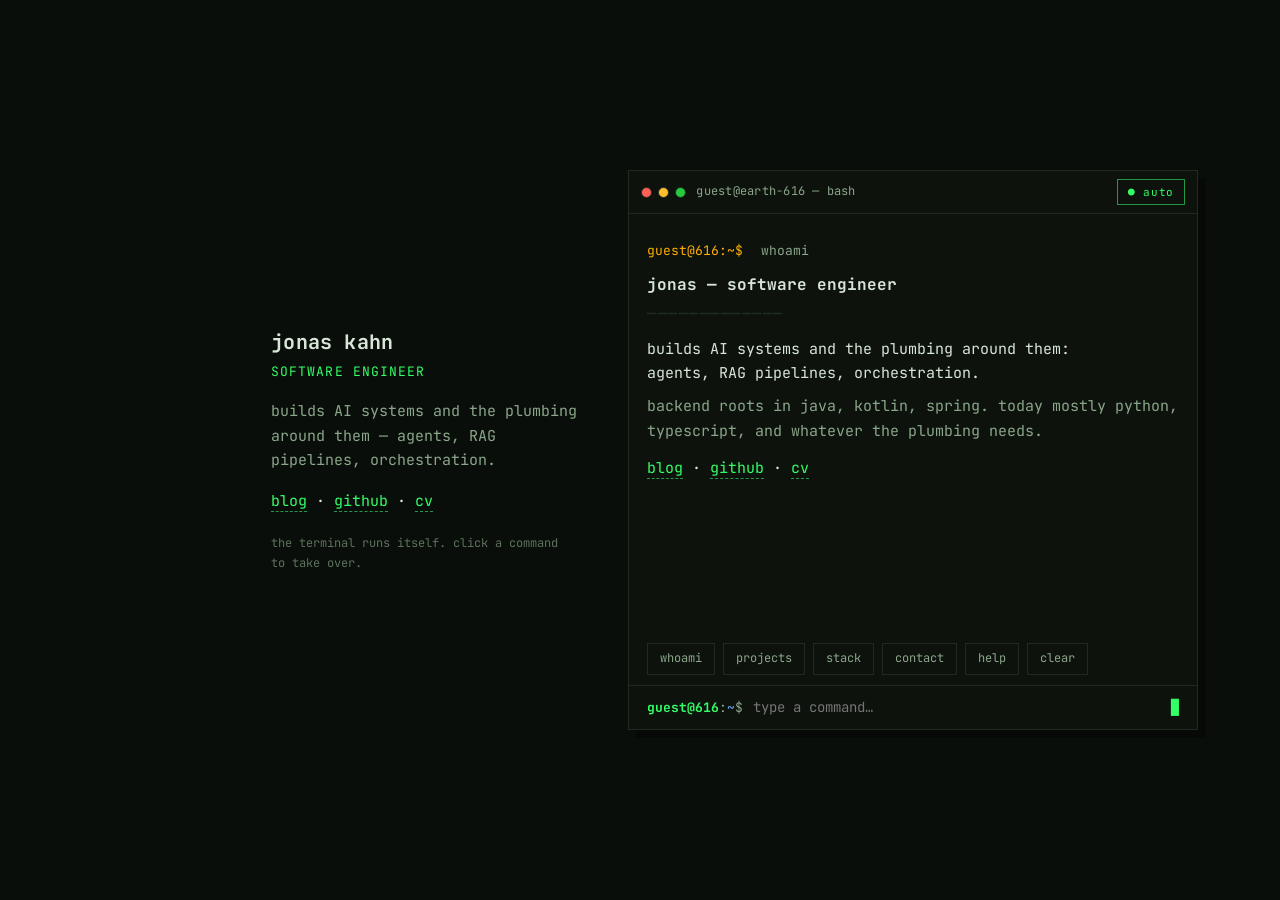
==== commit 4ecd328d: "feat: link cv from home and deploy" ====
--- a/index.html
+++ b/index.html
@@ -38,7 +38,7 @@
     <p class="p-name">jonas kahn</p>
     <p class="p-role">software engineer</p>
     <p class="p-bio">builds AI systems and the plumbing around them — agents, RAG pipelines, orchestration.</p>
-    <p class="p-links"><a href="https://me.ifelse.one" target="_blank" rel="noopener">blog</a> · <a href="https://github.com/jonaskahn" target="_blank" rel="noopener">github</a></p>
+    <p class="p-links"><a href="https://me.ifelse.one" target="_blank" rel="noopener">blog</a> · <a href="https://github.com/jonaskahn" target="_blank" rel="noopener">github</a> · <a href="resume.html">cv</a></p>
     <p class="p-hint">the terminal runs itself. click a command to take over.</p>
   </aside>
 
@@ -57,7 +57,7 @@
       <p class="rule">─────────────</p>
       <p>builds AI systems and the plumbing around them:<br>agents, RAG pipelines, orchestration.</p>
       <p class="dim">backend roots in java, kotlin, spring. today mostly python,<br>typescript, and whatever the plumbing needs.</p>
-      <p class="links"><a href="https://me.ifelse.one" target="_blank" rel="noopener">blog</a> · <a href="https://github.com/jonaskahn" target="_blank" rel="noopener">github</a></p>
+      <p class="links"><a href="https://me.ifelse.one" target="_blank" rel="noopener">blog</a> · <a href="https://github.com/jonaskahn" target="_blank" rel="noopener">github</a> · <a href="resume.html">cv</a></p>
       <hr class="sep">
       <p class="cmd-echo"><span class="ps">guest@616:~$</span> projects</p>
       <ul class="list">
@@ -97,6 +97,7 @@
       <label for="cmd"><span class="p-user">guest@616</span><span class="p-sep">:</span><span class="p-path">~</span><span class="p-sep">$</span></label>
       <input id="cmd" name="cmd" type="text" autocapitalize="off" spellcheck="false" placeholder="type a command…" aria-label="terminal input">
       <span class="caret" aria-hidden="true">█</span>
+      <button type="submit" class="sr-only" tabindex="-1">run</button>
     </form>
   </section>
 
--- a/style.css
+++ b/style.css
@@ -20,6 +20,7 @@
 a{color:var(--green);text-decoration:none;border-bottom:1px dashed var(--green-txt)}
 a:hover,a:focus-visible{color:var(--amber);border-color:var(--amber)}
 :focus-visible{outline:2px solid var(--amber);outline-offset:2px}
+.sr-only{position:absolute;width:1px;height:1px;padding:0;margin:-1px;overflow:hidden;clip:rect(0,0,0,0);white-space:nowrap;border:0}
 .skip{position:fixed;top:-60px;left:12px;z-index:10;background:var(--green);color:#000;padding:8px 12px;font-weight:700}
 .skip:focus{top:12px}
 
